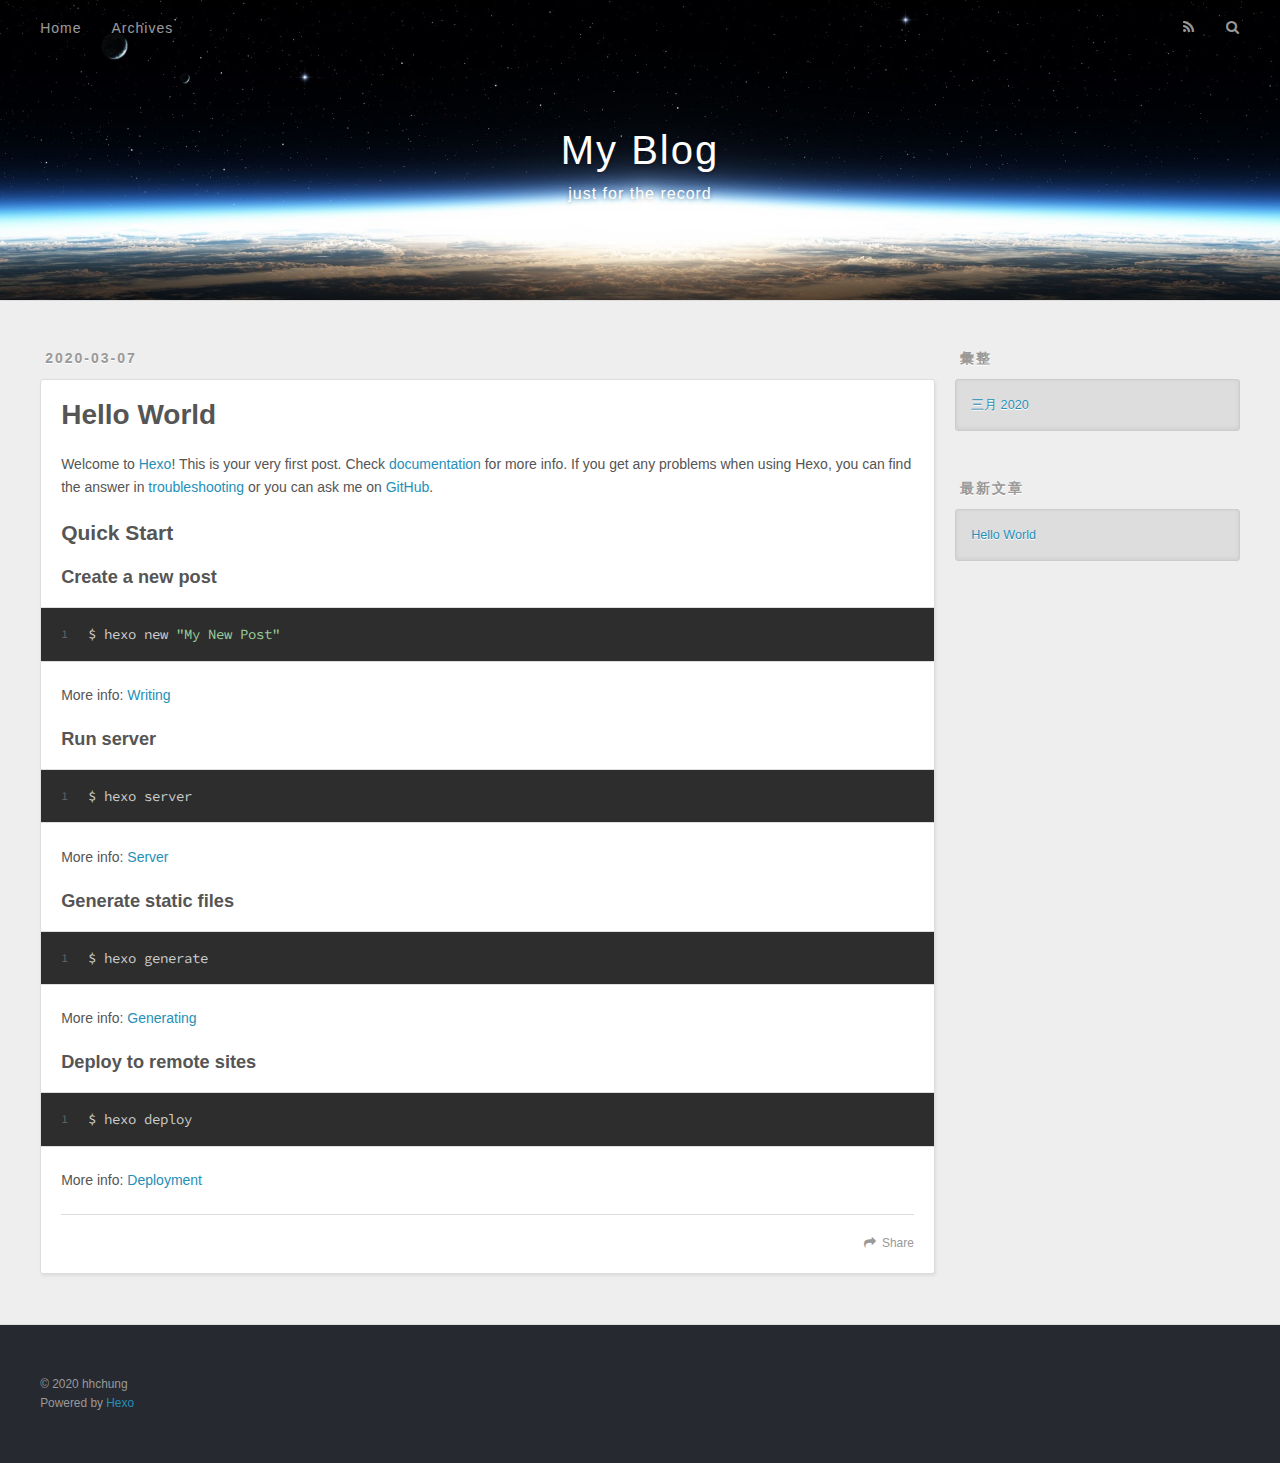
==== index.html @ 24bf7023 "Site updated: 2020-03-07 18:41:27" ====
<!DOCTYPE html>
<html>
<head>
  <meta charset="utf-8">
  

  
  <title>My Blog</title>
  <meta name="viewport" content="width=device-width, initial-scale=1, maximum-scale=1">
  <meta property="og:type" content="website">
<meta property="og:title" content="My Blog">
<meta property="og:url" content="https://hhchung.github.io/index.html">
<meta property="og:site_name" content="My Blog">
<meta property="og:locale" content="zh_TW">
<meta property="article:author" content="hhchung">
<meta property="article:tag" content="Programming">
<meta name="twitter:card" content="summary">
  
    <link rel="alternate" href="/atom.xml" title="My Blog" type="application/atom+xml">
  
  
    <link rel="icon" href="/favicon.png">
  
  
    <link href="//fonts.googleapis.com/css?family=Source+Code+Pro" rel="stylesheet" type="text/css">
  
  
<link rel="stylesheet" href="/css/style.css">

<meta name="generator" content="Hexo 4.2.0"></head>

<body>
  <div id="container">
    <div id="wrap">
      <header id="header">
  <div id="banner"></div>
  <div id="header-outer" class="outer">
    <div id="header-title" class="inner">
      <h1 id="logo-wrap">
        <a href="/" id="logo">My Blog</a>
      </h1>
      
        <h2 id="subtitle-wrap">
          <a href="/" id="subtitle">just for the record</a>
        </h2>
      
    </div>
    <div id="header-inner" class="inner">
      <nav id="main-nav">
        <a id="main-nav-toggle" class="nav-icon"></a>
        
          <a class="main-nav-link" href="/">Home</a>
        
          <a class="main-nav-link" href="/archives">Archives</a>
        
      </nav>
      <nav id="sub-nav">
        
          <a id="nav-rss-link" class="nav-icon" href="/atom.xml" title="RSS Feed"></a>
        
        <a id="nav-search-btn" class="nav-icon" title="搜尋"></a>
      </nav>
      <div id="search-form-wrap">
        <form action="//google.com/search" method="get" accept-charset="UTF-8" class="search-form"><input type="search" name="q" class="search-form-input" placeholder="Search"><button type="submit" class="search-form-submit">&#xF002;</button><input type="hidden" name="sitesearch" value="https://hhchung.github.io"></form>
      </div>
    </div>
  </div>
</header>
      <div class="outer">
        <section id="main">
  
    <article id="post-hello-world" class="article article-type-post" itemscope itemprop="blogPost">
  <div class="article-meta">
    <a href="/2020/03/07/hello-world/" class="article-date">
  <time datetime="2020-03-07T10:12:20.454Z" itemprop="datePublished">2020-03-07</time>
</a>
    
  </div>
  <div class="article-inner">
    
    
      <header class="article-header">
        
  
    <h1 itemprop="name">
      <a class="article-title" href="/2020/03/07/hello-world/">Hello World</a>
    </h1>
  

      </header>
    
    <div class="article-entry" itemprop="articleBody">
      
        <p>Welcome to <a href="https://hexo.io/" target="_blank" rel="noopener">Hexo</a>! This is your very first post. Check <a href="https://hexo.io/docs/" target="_blank" rel="noopener">documentation</a> for more info. If you get any problems when using Hexo, you can find the answer in <a href="https://hexo.io/docs/troubleshooting.html" target="_blank" rel="noopener">troubleshooting</a> or you can ask me on <a href="https://github.com/hexojs/hexo/issues" target="_blank" rel="noopener">GitHub</a>.</p>
<h2 id="Quick-Start"><a href="#Quick-Start" class="headerlink" title="Quick Start"></a>Quick Start</h2><h3 id="Create-a-new-post"><a href="#Create-a-new-post" class="headerlink" title="Create a new post"></a>Create a new post</h3><figure class="highlight bash"><table><tr><td class="gutter"><pre><span class="line">1</span><br></pre></td><td class="code"><pre><span class="line">$ hexo new <span class="string">"My New Post"</span></span><br></pre></td></tr></table></figure>

<p>More info: <a href="https://hexo.io/docs/writing.html" target="_blank" rel="noopener">Writing</a></p>
<h3 id="Run-server"><a href="#Run-server" class="headerlink" title="Run server"></a>Run server</h3><figure class="highlight bash"><table><tr><td class="gutter"><pre><span class="line">1</span><br></pre></td><td class="code"><pre><span class="line">$ hexo server</span><br></pre></td></tr></table></figure>

<p>More info: <a href="https://hexo.io/docs/server.html" target="_blank" rel="noopener">Server</a></p>
<h3 id="Generate-static-files"><a href="#Generate-static-files" class="headerlink" title="Generate static files"></a>Generate static files</h3><figure class="highlight bash"><table><tr><td class="gutter"><pre><span class="line">1</span><br></pre></td><td class="code"><pre><span class="line">$ hexo generate</span><br></pre></td></tr></table></figure>

<p>More info: <a href="https://hexo.io/docs/generating.html" target="_blank" rel="noopener">Generating</a></p>
<h3 id="Deploy-to-remote-sites"><a href="#Deploy-to-remote-sites" class="headerlink" title="Deploy to remote sites"></a>Deploy to remote sites</h3><figure class="highlight bash"><table><tr><td class="gutter"><pre><span class="line">1</span><br></pre></td><td class="code"><pre><span class="line">$ hexo deploy</span><br></pre></td></tr></table></figure>

<p>More info: <a href="https://hexo.io/docs/one-command-deployment.html" target="_blank" rel="noopener">Deployment</a></p>

      
    </div>
    <footer class="article-footer">
      <a data-url="https://hhchung.github.io/2020/03/07/hello-world/" data-id="ck7hh7zfr0000bs4why073xp7" class="article-share-link">Share</a>
      
      
    </footer>
  </div>
  
</article>


  


</section>
        
          <aside id="sidebar">
  
    

  
    

  
    
  
    
  <div class="widget-wrap">
    <h3 class="widget-title">彙整</h3>
    <div class="widget">
      <ul class="archive-list"><li class="archive-list-item"><a class="archive-list-link" href="/archives/2020/03/">三月 2020</a></li></ul>
    </div>
  </div>


  
    
  <div class="widget-wrap">
    <h3 class="widget-title">最新文章</h3>
    <div class="widget">
      <ul>
        
          <li>
            <a href="/2020/03/07/hello-world/">Hello World</a>
          </li>
        
      </ul>
    </div>
  </div>

  
</aside>
        
      </div>
      <footer id="footer">
  
  <div class="outer">
    <div id="footer-info" class="inner">
      &copy; 2020 hhchung<br>
      Powered by <a href="http://hexo.io/" target="_blank">Hexo</a>
    </div>
  </div>
</footer>
    </div>
    <nav id="mobile-nav">
  
    <a href="/" class="mobile-nav-link">Home</a>
  
    <a href="/archives" class="mobile-nav-link">Archives</a>
  
</nav>
    

<script src="//ajax.googleapis.com/ajax/libs/jquery/2.0.3/jquery.min.js"></script>


  
<link rel="stylesheet" href="/fancybox/jquery.fancybox.css">

  
<script src="/fancybox/jquery.fancybox.pack.js"></script>




<script src="/js/script.js"></script>




  </div>
</body>
</html>
---- css/style.css ----
body {
  width: 100%;
}
body:before,
body:after {
  content: "";
  display: table;
}
body:after {
  clear: both;
}
html,
body,
div,
span,
applet,
object,
iframe,
h1,
h2,
h3,
h4,
h5,
h6,
p,
blockquote,
pre,
a,
abbr,
acronym,
address,
big,
cite,
code,
del,
dfn,
em,
img,
ins,
kbd,
q,
s,
samp,
small,
strike,
strong,
sub,
sup,
tt,
var,
dl,
dt,
dd,
ol,
ul,
li,
fieldset,
form,
label,
legend,
table,
caption,
tbody,
tfoot,
thead,
tr,
th,
td {
  margin: 0;
  padding: 0;
  border: 0;
  outline: 0;
  font-weight: inherit;
  font-style: inherit;
  font-family: inherit;
  font-size: 100%;
  vertical-align: baseline;
}
body {
  line-height: 1;
  color: #000;
  background: #fff;
}
ol,
ul {
  list-style: none;
}
table {
  border-collapse: separate;
  border-spacing: 0;
  vertical-align: middle;
}
caption,
th,
td {
  text-align: left;
  font-weight: normal;
  vertical-align: middle;
}
a img {
  border: none;
}
input,
button {
  margin: 0;
  padding: 0;
}
input::-moz-focus-inner,
button::-moz-focus-inner {
  border: 0;
  padding: 0;
}
@font-face {
  font-family: FontAwesome;
  font-style: normal;
  font-weight: normal;
  src: url("fonts/fontawesome-webfont.eot?v=#4.0.3");
  src: url("fonts/fontawesome-webfont.eot?#iefix&v=#4.0.3") format("embedded-opentype"), url("fonts/fontawesome-webfont.woff?v=#4.0.3") format("woff"), url("fonts/fontawesome-webfont.ttf?v=#4.0.3") format("truetype"), url("fonts/fontawesome-webfont.svg#fontawesomeregular?v=#4.0.3") format("svg");
}
html,
body,
#container {
  height: 100%;
}
body {
  background: #eee;
  font: 14px -apple-system, BlinkMacSystemFont, "Segoe UI", "Roboto", "Oxygen", "Ubuntu", "Cantarell", "Fira Sans", "Droid Sans", "Helvetica Neue", sans-serif;
  -webkit-text-size-adjust: 100%;
}
.outer {
  max-width: 1220px;
  margin: 0 auto;
  padding: 0 20px;
}
.outer:before,
.outer:after {
  content: "";
  display: table;
}
.outer:after {
  clear: both;
}
.inner {
  display: inline;
  float: left;
  width: 98.33333333333333%;
  margin: 0 0.833333333333333%;
}
.left,
.alignleft {
  float: left;
}
.right,
.alignright {
  float: right;
}
.clear {
  clear: both;
}
#container {
  position: relative;
}
.mobile-nav-on {
  overflow: hidden;
}
#wrap {
  height: 100%;
  width: 100%;
  position: absolute;
  top: 0;
  left: 0;
  -webkit-transition: 0.2s ease-out;
  -moz-transition: 0.2s ease-out;
  -ms-transition: 0.2s ease-out;
  transition: 0.2s ease-out;
  z-index: 1;
  background: #eee;
}
.mobile-nav-on #wrap {
  left: 280px;
}
@media screen and (min-width: 768px) {
  #main {
    display: inline;
    float: left;
    width: 73.33333333333333%;
    margin: 0 0.833333333333333%;
  }
}
.article-date,
.article-category-link,
.archive-year,
.widget-title {
  text-decoration: none;
  text-transform: uppercase;
  letter-spacing: 2px;
  color: #999;
  margin-bottom: 1em;
  margin-left: 5px;
  line-height: 1em;
  text-shadow: 0 1px #fff;
  font-weight: bold;
}
.article-inner,
.archive-article-inner {
  background: #fff;
  -webkit-box-shadow: 1px 2px 3px #ddd;
  box-shadow: 1px 2px 3px #ddd;
  border: 1px solid #ddd;
  border-radius: 3px;
}
.article-entry h1,
.widget h1 {
  font-size: 2em;
}
.article-entry h2,
.widget h2 {
  font-size: 1.5em;
}
.article-entry h3,
.widget h3 {
  font-size: 1.3em;
}
.article-entry h4,
.widget h4 {
  font-size: 1.2em;
}
.article-entry h5,
.widget h5 {
  font-size: 1em;
}
.article-entry h6,
.widget h6 {
  font-size: 1em;
  color: #999;
}
.article-entry hr,
.widget hr {
  border: 1px dashed #ddd;
}
.article-entry strong,
.widget strong {
  font-weight: bold;
}
.article-entry em,
.widget em,
.article-entry cite,
.widget cite {
  font-style: italic;
}
.article-entry sup,
.widget sup,
.article-entry sub,
.widget sub {
  font-size: 0.75em;
  line-height: 0;
  position: relative;
  vertical-align: baseline;
}
.article-entry sup,
.widget sup {
  top: -0.5em;
}
.article-entry sub,
.widget sub {
  bottom: -0.2em;
}
.article-entry small,
.widget small {
  font-size: 0.85em;
}
.article-entry acronym,
.widget acronym,
.article-entry abbr,
.widget abbr {
  border-bottom: 1px dotted;
}
.article-entry ul,
.widget ul,
.article-entry ol,
.widget ol,
.article-entry dl,
.widget dl {
  margin: 0 20px;
  line-height: 1.6em;
}
.article-entry ul ul,
.widget ul ul,
.article-entry ol ul,
.widget ol ul,
.article-entry ul ol,
.widget ul ol,
.article-entry ol ol,
.widget ol ol {
  margin-top: 0;
  margin-bottom: 0;
}
.article-entry ul,
.widget ul {
  list-style: disc;
}
.article-entry ol,
.widget ol {
  list-style: decimal;
}
.article-entry dt,
.widget dt {
  font-weight: bold;
}
#header {
  height: 300px;
  position: relative;
  border-bottom: 1px solid #ddd;
}
#header:before,
#header:after {
  content: "";
  position: absolute;
  left: 0;
  right: 0;
  height: 40px;
}
#header:before {
  top: 0;
  background: -webkit-linear-gradient(rgba(0,0,0,0.2), transparent);
  background: -moz-linear-gradient(rgba(0,0,0,0.2), transparent);
  background: -ms-linear-gradient(rgba(0,0,0,0.2), transparent);
  background: linear-gradient(rgba(0,0,0,0.2), transparent);
}
#header:after {
  bottom: 0;
  background: -webkit-linear-gradient(transparent, rgba(0,0,0,0.2));
  background: -moz-linear-gradient(transparent, rgba(0,0,0,0.2));
  background: -ms-linear-gradient(transparent, rgba(0,0,0,0.2));
  background: linear-gradient(transparent, rgba(0,0,0,0.2));
}
#header-outer {
  height: 100%;
  position: relative;
}
#header-inner {
  position: relative;
  overflow: hidden;
}
#banner {
  position: absolute;
  top: 0;
  left: 0;
  width: 100%;
  height: 100%;
  background: url("images/banner.jpg") center #000;
  -webkit-background-size: cover;
  -moz-background-size: cover;
  background-size: cover;
  z-index: -1;
}
#header-title {
  text-align: center;
  height: 40px;
  position: absolute;
  top: 50%;
  left: 0;
  margin-top: -20px;
}
#logo,
#subtitle {
  text-decoration: none;
  color: #fff;
  font-weight: 300;
  text-shadow: 0 1px 4px rgba(0,0,0,0.3);
}
#logo {
  font-size: 40px;
  line-height: 40px;
  letter-spacing: 2px;
}
#subtitle {
  font-size: 16px;
  line-height: 16px;
  letter-spacing: 1px;
}
#subtitle-wrap {
  margin-top: 16px;
}
#main-nav {
  float: left;
  margin-left: -15px;
}
.nav-icon,
.main-nav-link {
  float: left;
  color: #fff;
  opacity: 0.6;
  text-decoration: none;
  text-shadow: 0 1px rgba(0,0,0,0.2);
  -webkit-transition: opacity 0.2s;
  -moz-transition: opacity 0.2s;
  -ms-transition: opacity 0.2s;
  transition: opacity 0.2s;
  display: block;
  padding: 20px 15px;
}
.nav-icon:hover,
.main-nav-link:hover {
  opacity: 1;
}
.nav-icon {
  font-family: FontAwesome;
  text-align: center;
  font-size: 14px;
  width: 14px;
  height: 14px;
  padding: 20px 15px;
  position: relative;
  cursor: pointer;
}
.main-nav-link {
  font-weight: 300;
  letter-spacing: 1px;
}
@media screen and (max-width: 479px) {
  .main-nav-link {
    display: none;
  }
}
#main-nav-toggle {
  display: none;
}
#main-nav-toggle:before {
  content: "\f0c9";
}
@media screen and (max-width: 479px) {
  #main-nav-toggle {
    display: block;
  }
}
#sub-nav {
  float: right;
  margin-right: -15px;
}
#nav-rss-link:before {
  content: "\f09e";
}
#nav-search-btn:before {
  content: "\f002";
}
#search-form-wrap {
  position: absolute;
  top: 15px;
  width: 150px;
  height: 30px;
  right: -150px;
  opacity: 0;
  -webkit-transition: 0.2s ease-out;
  -moz-transition: 0.2s ease-out;
  -ms-transition: 0.2s ease-out;
  transition: 0.2s ease-out;
}
#search-form-wrap.on {
  opacity: 1;
  right: 0;
}
@media screen and (max-width: 479px) {
  #search-form-wrap {
    width: 100%;
    right: -100%;
  }
}
.search-form {
  position: absolute;
  top: 0;
  left: 0;
  right: 0;
  background: #fff;
  padding: 5px 15px;
  border-radius: 15px;
  -webkit-box-shadow: 0 0 10px rgba(0,0,0,0.3);
  box-shadow: 0 0 10px rgba(0,0,0,0.3);
}
.search-form-input {
  border: none;
  background: none;
  color: #555;
  width: 100%;
  font: 13px -apple-system, BlinkMacSystemFont, "Segoe UI", "Roboto", "Oxygen", "Ubuntu", "Cantarell", "Fira Sans", "Droid Sans", "Helvetica Neue", sans-serif;
  outline: none;
}
.search-form-input::-webkit-search-results-decoration,
.search-form-input::-webkit-search-cancel-button {
  -webkit-appearance: none;
}
.search-form-submit {
  position: absolute;
  top: 50%;
  right: 10px;
  margin-top: -7px;
  font: 13px FontAwesome;
  border: none;
  background: none;
  color: #bbb;
  cursor: pointer;
}
.search-form-submit:hover,
.search-form-submit:focus {
  color: #777;
}
.article {
  margin: 50px 0;
}
.article-inner {
  overflow: hidden;
}
.article-meta:before,
.article-meta:after {
  content: "";
  display: table;
}
.article-meta:after {
  clear: both;
}
.article-date {
  float: left;
}
.article-category {
  float: left;
  line-height: 1em;
  color: #ccc;
  text-shadow: 0 1px #fff;
  margin-left: 8px;
}
.article-category:before {
  content: "\2022";
}
.article-category-link {
  margin: 0 12px 1em;
}
.article-header {
  padding: 20px 20px 0;
}
.article-title {
  text-decoration: none;
  font-size: 2em;
  font-weight: bold;
  color: #555;
  line-height: 1.1em;
  -webkit-transition: color 0.2s;
  -moz-transition: color 0.2s;
  -ms-transition: color 0.2s;
  transition: color 0.2s;
}
a.article-title:hover {
  color: #258fb8;
}
.article-entry {
  color: #555;
  padding: 0 20px;
}
.article-entry:before,
.article-entry:after {
  content: "";
  display: table;
}
.article-entry:after {
  clear: both;
}
.article-entry p,
.article-entry table {
  line-height: 1.6em;
  margin: 1.6em 0;
}
.article-entry h1,
.article-entry h2,
.article-entry h3,
.article-entry h4,
.article-entry h5,
.article-entry h6 {
  font-weight: bold;
}
.article-entry h1,
.article-entry h2,
.article-entry h3,
.article-entry h4,
.article-entry h5,
.article-entry h6 {
  line-height: 1.1em;
  margin: 1.1em 0;
}
.article-entry a {
  color: #258fb8;
  text-decoration: none;
}
.article-entry a:hover {
  text-decoration: underline;
}
.article-entry ul,
.article-entry ol,
.article-entry dl {
  margin-top: 1.6em;
  margin-bottom: 1.6em;
}
.article-entry img,
.article-entry video {
  max-width: 100%;
  height: auto;
  display: block;
  margin: auto;
}
.article-entry iframe {
  border: none;
}
.article-entry table {
  width: 100%;
  border-collapse: collapse;
  border-spacing: 0;
}
.article-entry th {
  font-weight: bold;
  border-bottom: 3px solid #ddd;
  padding-bottom: 0.5em;
}
.article-entry td {
  border-bottom: 1px solid #ddd;
  padding: 10px 0;
}
.article-entry blockquote {
  font-family: Georgia, "Times New Roman", serif;
  font-size: 1.4em;
  margin: 1.6em 20px;
  text-align: center;
}
.article-entry blockquote footer {
  font-size: 14px;
  margin: 1.6em 0;
  font-family: -apple-system, BlinkMacSystemFont, "Segoe UI", "Roboto", "Oxygen", "Ubuntu", "Cantarell", "Fira Sans", "Droid Sans", "Helvetica Neue", sans-serif;
}
.article-entry blockquote footer cite:before {
  content: "—";
  padding: 0 0.5em;
}
.article-entry .pullquote {
  text-align: left;
  width: 45%;
  margin: 0;
}
.article-entry .pullquote.left {
  margin-left: 0.5em;
  margin-right: 1em;
}
.article-entry .pullquote.right {
  margin-right: 0.5em;
  margin-left: 1em;
}
.article-entry .caption {
  color: #999;
  display: block;
  font-size: 0.9em;
  margin-top: 0.5em;
  position: relative;
  text-align: center;
}
.article-entry .video-container {
  position: relative;
  padding-top: 56.25%;
  height: 0;
  overflow: hidden;
}
.article-entry .video-container iframe,
.article-entry .video-container object,
.article-entry .video-container embed {
  position: absolute;
  top: 0;
  left: 0;
  width: 100%;
  height: 100%;
  margin-top: 0;
}
.article-more-link a {
  display: inline-block;
  line-height: 1em;
  padding: 6px 15px;
  border-radius: 15px;
  background: #eee;
  color: #999;
  text-shadow: 0 1px #fff;
  text-decoration: none;
}
.article-more-link a:hover {
  background: #258fb8;
  color: #fff;
  text-decoration: none;
  text-shadow: 0 1px #1e7293;
}
.article-footer {
  font-size: 0.85em;
  line-height: 1.6em;
  border-top: 1px solid #ddd;
  padding-top: 1.6em;
  margin: 0 20px 20px;
}
.article-footer:before,
.article-footer:after {
  content: "";
  display: table;
}
.article-footer:after {
  clear: both;
}
.article-footer a {
  color: #999;
  text-decoration: none;
}
.article-footer a:hover {
  color: #555;
}
.article-tag-list-item {
  float: left;
  margin-right: 10px;
}
.article-tag-list-link:before {
  content: "#";
}
.article-comment-link {
  float: right;
}
.article-comment-link:before {
  content: "\f075";
  font-family: FontAwesome;
  padding-right: 8px;
}
.article-share-link {
  cursor: pointer;
  float: right;
  margin-left: 20px;
}
.article-share-link:before {
  content: "\f064";
  font-family: FontAwesome;
  padding-right: 6px;
}
#article-nav {
  position: relative;
}
#article-nav:before,
#article-nav:after {
  content: "";
  display: table;
}
#article-nav:after {
  clear: both;
}
@media screen and (min-width: 768px) {
  #article-nav {
    margin: 50px 0;
  }
  #article-nav:before {
    width: 8px;
    height: 8px;
    position: absolute;
    top: 50%;
    left: 50%;
    margin-top: -4px;
    margin-left: -4px;
    content: "";
    border-radius: 50%;
    background: #ddd;
    -webkit-box-shadow: 0 1px 2px #fff;
    box-shadow: 0 1px 2px #fff;
  }
}
.article-nav-link-wrap {
  text-decoration: none;
  text-shadow: 0 1px #fff;
  color: #999;
  -webkit-box-sizing: border-box;
  -moz-box-sizing: border-box;
  box-sizing: border-box;
  margin-top: 50px;
  text-align: center;
  display: block;
}
.article-nav-link-wrap:hover {
  color: #555;
}
@media screen and (min-width: 768px) {
  .article-nav-link-wrap {
    width: 50%;
    margin-top: 0;
  }
}
@media screen and (min-width: 768px) {
  #article-nav-newer {
    float: left;
    text-align: right;
    padding-right: 20px;
  }
}
@media screen and (min-width: 768px) {
  #article-nav-older {
    float: right;
    text-align: left;
    padding-left: 20px;
  }
}
.article-nav-caption {
  text-transform: uppercase;
  letter-spacing: 2px;
  color: #ddd;
  line-height: 1em;
  font-weight: bold;
}
#article-nav-newer .article-nav-caption {
  margin-right: -2px;
}
.article-nav-title {
  font-size: 0.85em;
  line-height: 1.6em;
  margin-top: 0.5em;
}
.article-share-box {
  position: absolute;
  display: none;
  background: #fff;
  -webkit-box-shadow: 1px 2px 10px rgba(0,0,0,0.2);
  box-shadow: 1px 2px 10px rgba(0,0,0,0.2);
  border-radius: 3px;
  margin-left: -145px;
  overflow: hidden;
  z-index: 1;
}
.article-share-box.on {
  display: block;
}
.article-share-input {
  width: 100%;
  background: none;
  -webkit-box-sizing: border-box;
  -moz-box-sizing: border-box;
  box-sizing: border-box;
  font: 14px -apple-system, BlinkMacSystemFont, "Segoe UI", "Roboto", "Oxygen", "Ubuntu", "Cantarell", "Fira Sans", "Droid Sans", "Helvetica Neue", sans-serif;
  padding: 0 15px;
  color: #555;
  outline: none;
  border: 1px solid #ddd;
  border-radius: 3px 3px 0 0;
  height: 36px;
  line-height: 36px;
}
.article-share-links {
  background: #eee;
}
.article-share-links:before,
.article-share-links:after {
  content: "";
  display: table;
}
.article-share-links:after {
  clear: both;
}
.article-share-twitter,
.article-share-facebook,
.article-share-pinterest,
.article-share-google {
  width: 50px;
  height: 36px;
  display: block;
  float: left;
  position: relative;
  color: #999;
  text-shadow: 0 1px #fff;
}
.article-share-twitter:before,
.article-share-facebook:before,
.article-share-pinterest:before,
.article-share-google:before {
  font-size: 20px;
  font-family: FontAwesome;
  width: 20px;
  height: 20px;
  position: absolute;
  top: 50%;
  left: 50%;
  margin-top: -10px;
  margin-left: -10px;
  text-align: center;
}
.article-share-twitter:hover,
.article-share-facebook:hover,
.article-share-pinterest:hover,
.article-share-google:hover {
  color: #fff;
}
.article-share-twitter:before {
  content: "\f099";
}
.article-share-twitter:hover {
  background: #00aced;
  text-shadow: 0 1px #008abe;
}
.article-share-facebook:before {
  content: "\f09a";
}
.article-share-facebook:hover {
  background: #3b5998;
  text-shadow: 0 1px #2f477a;
}
.article-share-pinterest:before {
  content: "\f0d2";
}
.article-share-pinterest:hover {
  background: #cb2027;
  text-shadow: 0 1px #a21a1f;
}
.article-share-google:before {
  content: "\f0d5";
}
.article-share-google:hover {
  background: #dd4b39;
  text-shadow: 0 1px #be3221;
}
.article-gallery {
  background: #000;
  position: relative;
}
.article-gallery-photos {
  position: relative;
  overflow: hidden;
}
.article-gallery-img {
  display: none;
  max-width: 100%;
}
.article-gallery-img:first-child {
  display: block;
}
.article-gallery-img.loaded {
  position: absolute;
  display: block;
}
.article-gallery-img img {
  display: block;
  max-width: 100%;
  margin: 0 auto;
}
#comments {
  background: #fff;
  -webkit-box-shadow: 1px 2px 3px #ddd;
  box-shadow: 1px 2px 3px #ddd;
  padding: 20px;
  border: 1px solid #ddd;
  border-radius: 3px;
  margin: 50px 0;
}
#comments a {
  color: #258fb8;
}
.archives-wrap {
  margin: 50px 0;
}
.archives:before,
.archives:after {
  content: "";
  display: table;
}
.archives:after {
  clear: both;
}
.archive-year-wrap {
  margin-bottom: 1em;
}
.archives {
  -webkit-column-gap: 10px;
  -moz-column-gap: 10px;
  column-gap: 10px;
}
@media screen and (min-width: 480px) and (max-width: 767px) {
  .archives {
    -webkit-column-count: 2;
    -moz-column-count: 2;
    column-count: 2;
  }
}
@media screen and (min-width: 768px) {
  .archives {
    -webkit-column-count: 3;
    -moz-column-count: 3;
    column-count: 3;
  }
}
.archive-article {
  -webkit-column-break-inside: avoid;
  page-break-inside: avoid;
  overflow: hidden;
  break-inside: avoid-column;
}
.archive-article-inner {
  padding: 10px;
  margin-bottom: 15px;
}
.archive-article-title {
  text-decoration: none;
  font-weight: bold;
  color: #555;
  -webkit-transition: color 0.2s;
  -moz-transition: color 0.2s;
  -ms-transition: color 0.2s;
  transition: color 0.2s;
  line-height: 1.6em;
}
.archive-article-title:hover {
  color: #258fb8;
}
.archive-article-footer {
  margin-top: 1em;
}
.archive-article-date {
  color: #999;
  text-decoration: none;
  font-size: 0.85em;
  line-height: 1em;
  margin-bottom: 0.5em;
  display: block;
}
#page-nav {
  margin: 50px auto;
  background: #fff;
  -webkit-box-shadow: 1px 2px 3px #ddd;
  box-shadow: 1px 2px 3px #ddd;
  border: 1px solid #ddd;
  border-radius: 3px;
  text-align: center;
  color: #999;
  overflow: hidden;
}
#page-nav:before,
#page-nav:after {
  content: "";
  display: table;
}
#page-nav:after {
  clear: both;
}
#page-nav a,
#page-nav span {
  padding: 10px 20px;
  line-height: 1;
  height: 2ex;
}
#page-nav a {
  color: #999;
  text-decoration: none;
}
#page-nav a:hover {
  background: #999;
  color: #fff;
}
#page-nav .prev {
  float: left;
}
#page-nav .next {
  float: right;
}
#page-nav .page-number {
  display: inline-block;
}
@media screen and (max-width: 479px) {
  #page-nav .page-number {
    display: none;
  }
}
#page-nav .current {
  color: #555;
  font-weight: bold;
}
#page-nav .space {
  color: #ddd;
}
#footer {
  background: #262a30;
  padding: 50px 0;
  border-top: 1px solid #ddd;
  color: #999;
}
#footer a {
  color: #258fb8;
  text-decoration: none;
}
#footer a:hover {
  text-decoration: underline;
}
#footer-info {
  line-height: 1.6em;
  font-size: 0.85em;
}
.article-entry pre,
.article-entry .highlight {
  background: #2d2d2d;
  margin: 0 -20px;
  padding: 15px 20px;
  border-style: solid;
  border-color: #ddd;
  border-width: 1px 0;
  overflow: auto;
  color: #ccc;
  line-height: 22.400000000000002px;
}
.article-entry .highlight .gutter pre,
.article-entry .gist .gist-file .gist-data .line-numbers {
  color: #666;
  font-size: 0.85em;
}
.article-entry pre,
.article-entry code {
  font-family: "Source Code Pro", Consolas, Monaco, Menlo, Consolas, monospace;
}
.article-entry code {
  background: #eee;
  text-shadow: 0 1px #fff;
  padding: 0 0.3em;
}
.article-entry pre code {
  background: none;
  text-shadow: none;
  padding: 0;
}
.article-entry .highlight pre {
  border: none;
  margin: 0;
  padding: 0;
}
.article-entry .highlight table {
  margin: 0;
  width: auto;
}
.article-entry .highlight td {
  border: none;
  padding: 0;
}
.article-entry .highlight figcaption {
  font-size: 0.85em;
  color: #999;
  line-height: 1em;
  margin-bottom: 1em;
}
.article-entry .highlight figcaption:before,
.article-entry .highlight figcaption:after {
  content: "";
  display: table;
}
.article-entry .highlight figcaption:after {
  clear: both;
}
.article-entry .highlight figcaption a {
  float: right;
}
.article-entry .highlight .gutter pre {
  text-align: right;
  padding-right: 20px;
}
.article-entry .highlight .line {
  height: 22.400000000000002px;
}
.article-entry .highlight .line.marked {
  background: #515151;
}
.article-entry .gist {
  margin: 0 -20px;
  border-style: solid;
  border-color: #ddd;
  border-width: 1px 0;
  background: #2d2d2d;
  padding: 15px 20px 15px 0;
}
.article-entry .gist .gist-file {
  border: none;
  font-family: "Source Code Pro", Consolas, Monaco, Menlo, Consolas, monospace;
  margin: 0;
}
.article-entry .gist .gist-file .gist-data {
  background: none;
  border: none;
}
.article-entry .gist .gist-file .gist-data .line-numbers {
  background: none;
  border: none;
  padding: 0 20px 0 0;
}
.article-entry .gist .gist-file .gist-data .line-data {
  padding: 0 !important;
}
.article-entry .gist .gist-file .highlight {
  margin: 0;
  padding: 0;
  border: none;
}
.article-entry .gist .gist-file .gist-meta {
  background: #2d2d2d;
  color: #999;
  font: 0.85em -apple-system, BlinkMacSystemFont, "Segoe UI", "Roboto", "Oxygen", "Ubuntu", "Cantarell", "Fira Sans", "Droid Sans", "Helvetica Neue", sans-serif;
  text-shadow: 0 0;
  padding: 0;
  margin-top: 1em;
  margin-left: 20px;
}
.article-entry .gist .gist-file .gist-meta a {
  color: #258fb8;
  font-weight: normal;
}
.article-entry .gist .gist-file .gist-meta a:hover {
  text-decoration: underline;
}
pre .comment,
pre .title {
  color: #999;
}
pre .variable,
pre .attribute,
pre .tag,
pre .regexp,
pre .ruby .constant,
pre .xml .tag .title,
pre .xml .pi,
pre .xml .doctype,
pre .html .doctype,
pre .css .id,
pre .css .class,
pre .css .pseudo {
  color: #f2777a;
}
pre .number,
pre .preprocessor,
pre .built_in,
pre .literal,
pre .params,
pre .constant {
  color: #f99157;
}
pre .class,
pre .ruby .class .title,
pre .css .rules .attribute {
  color: #9c9;
}
pre .string,
pre .value,
pre .inheritance,
pre .header,
pre .ruby .symbol,
pre .xml .cdata {
  color: #9c9;
}
pre .css .hexcolor {
  color: #6cc;
}
pre .function,
pre .python .decorator,
pre .python .title,
pre .ruby .function .title,
pre .ruby .title .keyword,
pre .perl .sub,
pre .javascript .title,
pre .coffeescript .title {
  color: #69c;
}
pre .keyword,
pre .javascript .function {
  color: #c9c;
}
@media screen and (max-width: 479px) {
  #mobile-nav {
    position: absolute;
    top: 0;
    left: 0;
    width: 280px;
    height: 100%;
    background: #191919;
    border-right: 1px solid #fff;
  }
}
@media screen and (max-width: 479px) {
  .mobile-nav-link {
    display: block;
    color: #999;
    text-decoration: none;
    padding: 15px 20px;
    font-weight: bold;
  }
  .mobile-nav-link:hover {
    color: #fff;
  }
}
@media screen and (min-width: 768px) {
  #sidebar {
    display: inline;
    float: left;
    width: 23.333333333333332%;
    margin: 0 0.833333333333333%;
  }
}
.widget-wrap {
  margin: 50px 0;
}
.widget {
  color: #777;
  text-shadow: 0 1px #fff;
  background: #ddd;
  -webkit-box-shadow: 0 -1px 4px #ccc inset;
  box-shadow: 0 -1px 4px #ccc inset;
  border: 1px solid #ccc;
  padding: 15px;
  border-radius: 3px;
}
.widget a {
  color: #258fb8;
  text-decoration: none;
}
.widget a:hover {
  text-decoration: underline;
}
.widget ul ul,
.widget ol ul,
.widget dl ul,
.widget ul ol,
.widget ol ol,
.widget dl ol,
.widget ul dl,
.widget ol dl,
.widget dl dl {
  margin-left: 15px;
  list-style: disc;
}
.widget {
  line-height: 1.6em;
  word-wrap: break-word;
  font-size: 0.9em;
}
.widget ul,
.widget ol {
  list-style: none;
  margin: 0;
}
.widget ul ul,
.widget ol ul,
.widget ul ol,
.widget ol ol {
  margin: 0 20px;
}
.widget ul ul,
.widget ol ul {
  list-style: disc;
}
.widget ul ol,
.widget ol ol {
  list-style: decimal;
}
.category-list-count,
.tag-list-count,
.archive-list-count {
  padding-left: 5px;
  color: #999;
  font-size: 0.85em;
}
.category-list-count:before,
.tag-list-count:before,
.archive-list-count:before {
  content: "(";
}
.category-list-count:after,
.tag-list-count:after,
.archive-list-count:after {
  content: ")";
}
.tagcloud a {
  margin-right: 5px;
  display: inline-block;
}
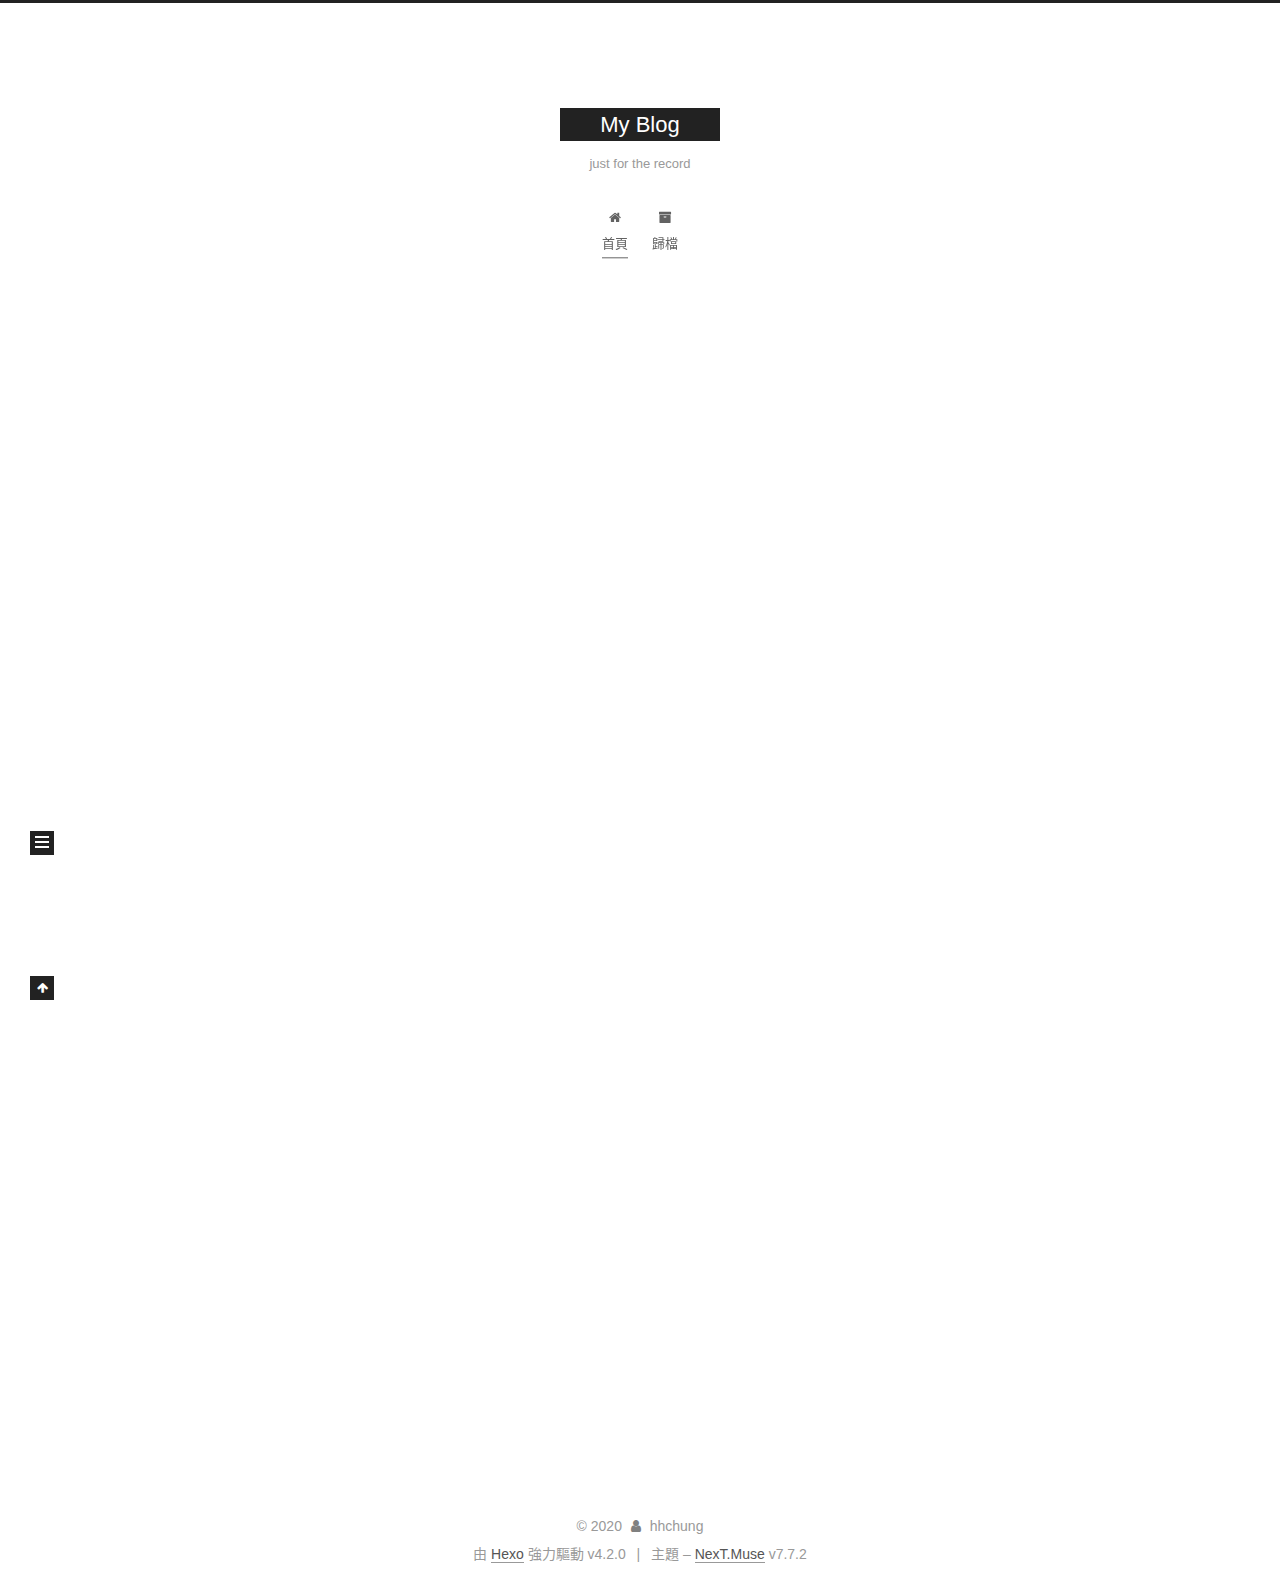
==== commit 57502982: "Site updated: 2020-03-07 20:40:56" ====
--- a/index.html
+++ b/index.html
@@ -1,12 +1,25 @@
 <!DOCTYPE html>
-<html>
+<html lang="zh-TW">
 <head>
-  <meta charset="utf-8">
-  
-
-  
-  <title>My Blog</title>
-  <meta name="viewport" content="width=device-width, initial-scale=1, maximum-scale=1">
+  <meta charset="UTF-8">
+<meta name="viewport" content="width=device-width, initial-scale=1, maximum-scale=2">
+<meta name="theme-color" content="#222">
+<meta name="generator" content="Hexo 4.2.0">
+  <link rel="apple-touch-icon" sizes="180x180" href="/images/apple-touch-icon-next.png">
+  <link rel="icon" type="image/png" sizes="32x32" href="/images/favicon-32x32-next.png">
+  <link rel="icon" type="image/png" sizes="16x16" href="/images/favicon-16x16-next.png">
+  <link rel="mask-icon" href="/images/logo.svg" color="#222">
+
+<link rel="stylesheet" href="/css/main.css">
+
+
+<link rel="stylesheet" href="/lib/font-awesome/css/font-awesome.min.css">
+
+<script id="hexo-configurations">
+    var NexT = window.NexT || {};
+    var CONFIG = {"hostname":"hhchung.github.io","root":"/","scheme":"Muse","version":"7.7.2","exturl":false,"sidebar":{"position":"left","display":"post","padding":18,"offset":12,"onmobile":false},"copycode":{"enable":false,"show_result":false,"style":null},"back2top":{"enable":true,"sidebar":false,"scrollpercent":false},"bookmark":{"enable":false,"color":"#222","save":"auto"},"fancybox":false,"mediumzoom":false,"lazyload":false,"pangu":false,"comments":{"style":"tabs","active":null,"storage":true,"lazyload":false,"nav":null},"algolia":{"hits":{"per_page":10},"labels":{"input_placeholder":"Search for Posts","hits_empty":"We didn't find any results for the search: ${query}","hits_stats":"${hits} results found in ${time} ms"}},"localsearch":{"enable":false,"trigger":"auto","top_n_per_article":1,"unescape":false,"preload":false},"motion":{"enable":true,"async":false,"transition":{"post_block":"fadeIn","post_header":"slideDownIn","post_body":"slideDownIn","coll_header":"slideLeftIn","sidebar":"slideUpIn"}}};
+  </script>
+
   <meta property="og:type" content="website">
 <meta property="og:title" content="My Blog">
 <meta property="og:url" content="https://hhchung.github.io/index.html">
@@ -15,83 +28,163 @@
 <meta property="article:author" content="hhchung">
 <meta property="article:tag" content="Programming">
 <meta name="twitter:card" content="summary">
-  
-    <link rel="alternate" href="/atom.xml" title="My Blog" type="application/atom+xml">
-  
-  
-    <link rel="icon" href="/favicon.png">
-  
-  
-    <link href="//fonts.googleapis.com/css?family=Source+Code+Pro" rel="stylesheet" type="text/css">
-  
-  
-<link rel="stylesheet" href="/css/style.css">
-
-<meta name="generator" content="Hexo 4.2.0"></head>
-
-<body>
-  <div id="container">
-    <div id="wrap">
-      <header id="header">
-  <div id="banner"></div>
-  <div id="header-outer" class="outer">
-    <div id="header-title" class="inner">
-      <h1 id="logo-wrap">
-        <a href="/" id="logo">My Blog</a>
-      </h1>
+
+<link rel="canonical" href="https://hhchung.github.io/">
+
+
+<script id="page-configurations">
+  // https://hexo.io/docs/variables.html
+  CONFIG.page = {
+    sidebar: "",
+    isHome : true,
+    isPost : false
+  };
+</script>
+
+  <title>My Blog</title>
+  
+
+
+
+
+
+
+  <noscript>
+  <style>
+  .use-motion .brand,
+  .use-motion .menu-item,
+  .sidebar-inner,
+  .use-motion .post-block,
+  .use-motion .pagination,
+  .use-motion .comments,
+  .use-motion .post-header,
+  .use-motion .post-body,
+  .use-motion .collection-header { opacity: initial; }
+
+  .use-motion .site-title,
+  .use-motion .site-subtitle {
+    opacity: initial;
+    top: initial;
+  }
+
+  .use-motion .logo-line-before i { left: initial; }
+  .use-motion .logo-line-after i { right: initial; }
+  </style>
+</noscript>
+
+</head>
+
+<body itemscope itemtype="http://schema.org/WebPage">
+  <div class="container use-motion">
+    <div class="headband"></div>
+
+    <header class="header" itemscope itemtype="http://schema.org/WPHeader">
+      <div class="header-inner"><div class="site-brand-container">
+  <div class="site-nav-toggle">
+    <div class="toggle" aria-label="切換導航欄">
+      <span class="toggle-line toggle-line-first"></span>
+      <span class="toggle-line toggle-line-middle"></span>
+      <span class="toggle-line toggle-line-last"></span>
+    </div>
+  </div>
+
+  <div class="site-meta">
+
+    <div>
+      <a href="/" class="brand" rel="start">
+        <span class="logo-line-before"><i></i></span>
+        <span class="site-title">My Blog</span>
+        <span class="logo-line-after"><i></i></span>
+      </a>
+    </div>
+        <p class="site-subtitle">just for the record</p>
+  </div>
+
+  <div class="site-nav-right">
+    <div class="toggle popup-trigger">
+    </div>
+  </div>
+</div>
+
+
+<nav class="site-nav">
+  
+  <ul id="menu" class="menu">
+        <li class="menu-item menu-item-home">
+
+    <a href="/" rel="section"><i class="fa fa-fw fa-home"></i>首頁</a>
+
+  </li>
+        <li class="menu-item menu-item-archives">
+
+    <a href="/archives/" rel="section"><i class="fa fa-fw fa-archive"></i>歸檔</a>
+
+  </li>
+  </ul>
+
+</nav>
+</div>
+    </header>
+
+    
+  <div class="back-to-top">
+    <i class="fa fa-arrow-up"></i>
+    <span>0%</span>
+  </div>
+
+
+    <main class="main">
+      <div class="main-inner">
+        <div class="content-wrap">
+          
+
+          <div class="content">
+            
+
+  <div class="posts-expand">
+        
+  
+  
+  <article itemscope itemtype="http://schema.org/Article" class="post-block home" lang="zh-TW">
+    <link itemprop="mainEntityOfPage" href="https://hhchung.github.io/2020/03/07/hello-world/">
+
+    <span hidden itemprop="author" itemscope itemtype="http://schema.org/Person">
+      <meta itemprop="image" content="/images/avatar.gif">
+      <meta itemprop="name" content="hhchung">
+      <meta itemprop="description" content="">
+    </span>
+
+    <span hidden itemprop="publisher" itemscope itemtype="http://schema.org/Organization">
+      <meta itemprop="name" content="My Blog">
+    </span>
+      <header class="post-header">
+        <h1 class="post-title" itemprop="name headline">
+          
+            <a href="/2020/03/07/hello-world/" class="post-title-link" itemprop="url">Hello World</a>
+        </h1>
+
+        <div class="post-meta">
+            <span class="post-meta-item">
+              <span class="post-meta-item-icon">
+                <i class="fa fa-calendar-o"></i>
+              </span>
+              <span class="post-meta-item-text">發表於</span>
+
+              <time title="創建時間：2020-03-07 18:12:20" itemprop="dateCreated datePublished" datetime="2020-03-07T18:12:20+08:00">2020-03-07</time>
+            </span>
+
+          
+
+        </div>
+      </header>
+
+    
+    
+    
+    <div class="post-body" itemprop="articleBody">
+
       
-        <h2 id="subtitle-wrap">
-          <a href="/" id="subtitle">just for the record</a>
-        </h2>
-      
-    </div>
-    <div id="header-inner" class="inner">
-      <nav id="main-nav">
-        <a id="main-nav-toggle" class="nav-icon"></a>
-        
-          <a class="main-nav-link" href="/">Home</a>
-        
-          <a class="main-nav-link" href="/archives">Archives</a>
-        
-      </nav>
-      <nav id="sub-nav">
-        
-          <a id="nav-rss-link" class="nav-icon" href="/atom.xml" title="RSS Feed"></a>
-        
-        <a id="nav-search-btn" class="nav-icon" title="搜尋"></a>
-      </nav>
-      <div id="search-form-wrap">
-        <form action="//google.com/search" method="get" accept-charset="UTF-8" class="search-form"><input type="search" name="q" class="search-form-input" placeholder="Search"><button type="submit" class="search-form-submit">&#xF002;</button><input type="hidden" name="sitesearch" value="https://hhchung.github.io"></form>
-      </div>
-    </div>
-  </div>
-</header>
-      <div class="outer">
-        <section id="main">
-  
-    <article id="post-hello-world" class="article article-type-post" itemscope itemprop="blogPost">
-  <div class="article-meta">
-    <a href="/2020/03/07/hello-world/" class="article-date">
-  <time datetime="2020-03-07T10:12:20.454Z" itemprop="datePublished">2020-03-07</time>
-</a>
-    
-  </div>
-  <div class="article-inner">
-    
-    
-      <header class="article-header">
-        
-  
-    <h1 itemprop="name">
-      <a class="article-title" href="/2020/03/07/hello-world/">Hello World</a>
-    </h1>
-  
-
-      </header>
-    
-    <div class="article-entry" itemprop="articleBody">
-      
-        <p>Welcome to <a href="https://hexo.io/" target="_blank" rel="noopener">Hexo</a>! This is your very first post. Check <a href="https://hexo.io/docs/" target="_blank" rel="noopener">documentation</a> for more info. If you get any problems when using Hexo, you can find the answer in <a href="https://hexo.io/docs/troubleshooting.html" target="_blank" rel="noopener">troubleshooting</a> or you can ask me on <a href="https://github.com/hexojs/hexo/issues" target="_blank" rel="noopener">GitHub</a>.</p>
+          <p>Welcome to <a href="https://hexo.io/" target="_blank" rel="noopener">Hexo</a>! This is your very first post. Check <a href="https://hexo.io/docs/" target="_blank" rel="noopener">documentation</a> for more info. If you get any problems when using Hexo, you can find the answer in <a href="https://hexo.io/docs/troubleshooting.html" target="_blank" rel="noopener">troubleshooting</a> or you can ask me on <a href="https://github.com/hexojs/hexo/issues" target="_blank" rel="noopener">GitHub</a>.</p>
 <h2 id="Quick-Start"><a href="#Quick-Start" class="headerlink" title="Quick Start"></a>Quick Start</h2><h3 id="Create-a-new-post"><a href="#Create-a-new-post" class="headerlink" title="Create a new post"></a>Create a new post</h3><figure class="highlight bash"><table><tr><td class="gutter"><pre><span class="line">1</span><br></pre></td><td class="code"><pre><span class="line">$ hexo new <span class="string">"My New Post"</span></span><br></pre></td></tr></table></figure>
 
 <p>More info: <a href="https://hexo.io/docs/writing.html" target="_blank" rel="noopener">Writing</a></p>
@@ -107,95 +200,173 @@
 
       
     </div>
-    <footer class="article-footer">
-      <a data-url="https://hhchung.github.io/2020/03/07/hello-world/" data-id="ck7hh7zfr0000bs4why073xp7" class="article-share-link">Share</a>
-      
-      
+
+    
+    
+    
+      <footer class="post-footer">
+        <div class="post-eof"></div>
+      </footer>
+  </article>
+  
+  
+  
+
+  </div>
+
+  
+
+
+
+          </div>
+          
+
+<script>
+  window.addEventListener('tabs:register', () => {
+    let activeClass = CONFIG.comments.activeClass;
+    if (CONFIG.comments.storage) {
+      activeClass = localStorage.getItem('comments_active') || activeClass;
+    }
+    if (activeClass) {
+      let activeTab = document.querySelector(`a[href="#comment-${activeClass}"]`);
+      if (activeTab) {
+        activeTab.click();
+      }
+    }
+  });
+  if (CONFIG.comments.storage) {
+    window.addEventListener('tabs:click', event => {
+      if (!event.target.matches('.tabs-comment .tab-content .tab-pane')) return;
+      let commentClass = event.target.classList[1];
+      localStorage.setItem('comments_active', commentClass);
+    });
+  }
+</script>
+
+        </div>
+          
+  
+  <div class="toggle sidebar-toggle">
+    <span class="toggle-line toggle-line-first"></span>
+    <span class="toggle-line toggle-line-middle"></span>
+    <span class="toggle-line toggle-line-last"></span>
+  </div>
+
+  <aside class="sidebar">
+    <div class="sidebar-inner">
+
+      <ul class="sidebar-nav motion-element">
+        <li class="sidebar-nav-toc">
+          文章目錄
+        </li>
+        <li class="sidebar-nav-overview">
+          本站概要
+        </li>
+      </ul>
+
+      <!--noindex-->
+      <div class="post-toc-wrap sidebar-panel">
+      </div>
+      <!--/noindex-->
+
+      <div class="site-overview-wrap sidebar-panel">
+        <div class="site-author motion-element" itemprop="author" itemscope itemtype="http://schema.org/Person">
+  <p class="site-author-name" itemprop="name">hhchung</p>
+  <div class="site-description" itemprop="description"></div>
+</div>
+<div class="site-state-wrap motion-element">
+  <nav class="site-state">
+      <div class="site-state-item site-state-posts">
+          <a href="/archives/">
+        
+          <span class="site-state-item-count">1</span>
+          <span class="site-state-item-name">文章</span>
+        </a>
+      </div>
+  </nav>
+</div>
+
+
+
+      </div>
+
+    </div>
+  </aside>
+  <div id="sidebar-dimmer"></div>
+
+
+      </div>
+    </main>
+
+    <footer class="footer">
+      <div class="footer-inner">
+        
+
+<div class="copyright">
+  
+  &copy; 
+  <span itemprop="copyrightYear">2020</span>
+  <span class="with-love">
+    <i class="fa fa-user"></i>
+  </span>
+  <span class="author" itemprop="copyrightHolder">hhchung</span>
+</div>
+  <div class="powered-by">由 <a href="https://hexo.io/" class="theme-link" rel="noopener" target="_blank">Hexo</a> 強力驅動 v4.2.0
+  </div>
+  <span class="post-meta-divider">|</span>
+  <div class="theme-info">主題 – <a href="https://muse.theme-next.org/" class="theme-link" rel="noopener" target="_blank">NexT.Muse</a> v7.7.2
+  </div>
+
+        
+
+
+
+
+
+
+
+
+      </div>
     </footer>
   </div>
-  
-</article>
-
-
-  
-
-
-</section>
-        
-          <aside id="sidebar">
-  
-    
-
-  
-    
-
-  
-    
-  
-    
-  <div class="widget-wrap">
-    <h3 class="widget-title">彙整</h3>
-    <div class="widget">
-      <ul class="archive-list"><li class="archive-list-item"><a class="archive-list-link" href="/archives/2020/03/">三月 2020</a></li></ul>
-    </div>
-  </div>
-
-
-  
-    
-  <div class="widget-wrap">
-    <h3 class="widget-title">最新文章</h3>
-    <div class="widget">
-      <ul>
-        
-          <li>
-            <a href="/2020/03/07/hello-world/">Hello World</a>
-          </li>
-        
-      </ul>
-    </div>
-  </div>
-
-  
-</aside>
-        
-      </div>
-      <footer id="footer">
-  
-  <div class="outer">
-    <div id="footer-info" class="inner">
-      &copy; 2020 hhchung<br>
-      Powered by <a href="http://hexo.io/" target="_blank">Hexo</a>
-    </div>
-  </div>
-</footer>
-    </div>
-    <nav id="mobile-nav">
-  
-    <a href="/" class="mobile-nav-link">Home</a>
-  
-    <a href="/archives" class="mobile-nav-link">Archives</a>
-  
-</nav>
-    
-
-<script src="//ajax.googleapis.com/ajax/libs/jquery/2.0.3/jquery.min.js"></script>
-
-
-  
-<link rel="stylesheet" href="/fancybox/jquery.fancybox.css">
-
-  
-<script src="/fancybox/jquery.fancybox.pack.js"></script>
-
-
-
-
-<script src="/js/script.js"></script>
-
-
-
-
-  </div>
+
+  
+  <script src="/lib/anime.min.js"></script>
+  <script src="/lib/velocity/velocity.min.js"></script>
+  <script src="/lib/velocity/velocity.ui.min.js"></script>
+
+<script src="/js/utils.js"></script>
+
+<script src="/js/motion.js"></script>
+
+
+<script src="/js/schemes/muse.js"></script>
+
+
+<script src="/js/next-boot.js"></script>
+
+
+
+
+  
+
+
+
+
+
+
+
+
+
+
+
+
+
+
+
+  
+
+  
+
 </body>
-</html>+</html>
--- a/css/main.css
+++ b/css/main.css
@@ -0,0 +1,2274 @@
+:root {
+  --body-bg-color: #fff;
+  --content-bg-color: #fff;
+  --card-bg-color: #f5f5f5;
+  --text-color: #555;
+  --link-color: #555;
+  --link-hover-color: #222;
+  --brand-color: #fff;
+  --brand-hover-color: #fff;
+  --table-row-odd-bg-color: #f9f9f9;
+  --table-row-hover-bg-color: #f5f5f5;
+  --menu-item-bg-color: #f5f5f5;
+}
+html {
+  line-height: 1.15; /* 1 */
+  -webkit-text-size-adjust: 100%; /* 2 */
+}
+body {
+  margin: 0;
+}
+main {
+  display: block;
+}
+h1 {
+  font-size: 2em;
+  margin: 0.67em 0;
+}
+hr {
+  box-sizing: content-box; /* 1 */
+  height: 0; /* 1 */
+  overflow: visible; /* 2 */
+}
+pre {
+  font-family: monospace, monospace; /* 1 */
+  font-size: 1em; /* 2 */
+}
+a {
+  background: transparent;
+}
+abbr[title] {
+  border-bottom: none; /* 1 */
+  text-decoration: underline; /* 2 */
+  text-decoration: underline dotted; /* 2 */
+}
+b,
+strong {
+  font-weight: bolder;
+}
+code,
+kbd,
+samp {
+  font-family: monospace, monospace; /* 1 */
+  font-size: 1em; /* 2 */
+}
+small {
+  font-size: 80%;
+}
+sub,
+sup {
+  font-size: 75%;
+  line-height: 0;
+  position: relative;
+  vertical-align: baseline;
+}
+sub {
+  bottom: -0.25em;
+}
+sup {
+  top: -0.5em;
+}
+img {
+  border-style: none;
+}
+button,
+input,
+optgroup,
+select,
+textarea {
+  font-family: inherit; /* 1 */
+  font-size: 100%; /* 1 */
+  line-height: 1.15; /* 1 */
+  margin: 0; /* 2 */
+}
+button,
+input {
+/* 1 */
+  overflow: visible;
+}
+button,
+select {
+/* 1 */
+  text-transform: none;
+}
+button,
+[type='button'],
+[type='reset'],
+[type='submit'] {
+  -webkit-appearance: button;
+}
+button::-moz-focus-inner,
+[type='button']::-moz-focus-inner,
+[type='reset']::-moz-focus-inner,
+[type='submit']::-moz-focus-inner {
+  border-style: none;
+  padding: 0;
+}
+button:-moz-focusring,
+[type='button']:-moz-focusring,
+[type='reset']:-moz-focusring,
+[type='submit']:-moz-focusring {
+  outline: 1px dotted ButtonText;
+}
+fieldset {
+  padding: 0.35em 0.75em 0.625em;
+}
+legend {
+  box-sizing: border-box; /* 1 */
+  color: inherit; /* 2 */
+  display: table; /* 1 */
+  max-width: 100%; /* 1 */
+  padding: 0; /* 3 */
+  white-space: normal; /* 1 */
+}
+progress {
+  vertical-align: baseline;
+}
+textarea {
+  overflow: auto;
+}
+[type='checkbox'],
+[type='radio'] {
+  box-sizing: border-box; /* 1 */
+  padding: 0; /* 2 */
+}
+[type='number']::-webkit-inner-spin-button,
+[type='number']::-webkit-outer-spin-button {
+  height: auto;
+}
+[type='search'] {
+  outline-offset: -2px; /* 2 */
+  -webkit-appearance: textfield; /* 1 */
+}
+[type='search']::-webkit-search-decoration {
+  -webkit-appearance: none;
+}
+::-webkit-file-upload-button {
+  font: inherit; /* 2 */
+  -webkit-appearance: button; /* 1 */
+}
+details {
+  display: block;
+}
+summary {
+  display: list-item;
+}
+template {
+  display: none;
+}
+[hidden] {
+  display: none;
+}
+::selection {
+  background: #262a30;
+  color: #fff;
+}
+html,
+body {
+  height: 100%;
+}
+body {
+  background: var(--body-bg-color);
+  color: var(--text-color);
+  font-family: 'Lato', "PingFang SC", "Microsoft YaHei", sans-serif;
+  font-size: 1em;
+  line-height: 2;
+}
+@media (max-width: 991px) {
+  body {
+    padding-left: 0 !important;
+    padding-right: 0 !important;
+  }
+}
+h1,
+h2,
+h3,
+h4,
+h5,
+h6 {
+  font-family: 'Lato', "PingFang SC", "Microsoft YaHei", sans-serif;
+  font-weight: bold;
+  line-height: 1.5;
+  margin: 20px 0 15px;
+}
+h1 {
+  font-size: 1.5em;
+}
+h2 {
+  font-size: 1.375em;
+}
+h3 {
+  font-size: 1.25em;
+}
+h4 {
+  font-size: 1.125em;
+}
+h5 {
+  font-size: 1em;
+}
+h6 {
+  font-size: 0.875em;
+}
+p {
+  margin: 0 0 20px 0;
+}
+a,
+span.exturl {
+  border-bottom: 1px solid #999;
+  color: var(--link-color);
+  outline: 0;
+  text-decoration: none;
+  overflow-wrap: break-word;
+  word-wrap: break-word;
+  cursor: pointer;
+}
+a:hover,
+span.exturl:hover {
+  border-bottom-color: var(--link-hover-color);
+  color: var(--link-hover-color);
+}
+iframe,
+img,
+video {
+  display: block;
+  margin-left: auto;
+  margin-right: auto;
+  max-width: 100%;
+}
+hr {
+  background-image: repeating-linear-gradient(-45deg, #ddd, #ddd 4px, transparent 4px, transparent 8px);
+  border: 0;
+  height: 3px;
+  margin: 40px 0;
+}
+blockquote {
+  border-left: 4px solid #ddd;
+  color: #666;
+  margin: 0;
+  padding: 0 15px;
+}
+blockquote cite::before {
+  content: '-';
+  padding: 0 5px;
+}
+dt {
+  font-weight: bold;
+}
+dd {
+  margin: 0;
+  padding: 0;
+}
+kbd {
+  background-color: #f5f5f5;
+  background-image: linear-gradient(#eee, #fff, #eee);
+  border: 1px solid #ccc;
+  border-radius: 0.2em;
+  box-shadow: 0.1em 0.1em 0.2em rgba(0,0,0,0.1);
+  font-family: inherit;
+  padding: 0.1em 0.3em;
+  white-space: nowrap;
+}
+.table-container {
+  overflow: auto;
+}
+table {
+  border-collapse: collapse;
+  border-spacing: 0;
+  font-size: 0.875em;
+  margin: 0 0 20px 0;
+  width: 100%;
+}
+tbody tr:nth-of-type(odd) {
+  background: var(--table-row-odd-bg-color);
+}
+tbody tr:hover {
+  background: var(--table-row-hover-bg-color);
+}
+caption,
+th,
+td {
+  font-weight: normal;
+  padding: 8px;
+  text-align: left;
+  vertical-align: middle;
+}
+th,
+td {
+  border: 1px solid #ddd;
+  border-bottom: 3px solid #ddd;
+}
+th {
+  font-weight: 700;
+  padding-bottom: 10px;
+}
+td {
+  border-bottom-width: 1px;
+}
+.btn {
+  background: #222;
+  border: 2px solid #222;
+  border-radius: 0;
+  color: #fff;
+  display: inline-block;
+  font-size: 0.875em;
+  line-height: 2;
+  padding: 0 20px;
+  text-decoration: none;
+  transition-property: background-color;
+  transition-delay: 0s;
+  transition-duration: 0.2s;
+  transition-timing-function: ease-in-out;
+}
+.btn:hover {
+  background: #fff;
+  border-color: #222;
+  color: #222;
+}
+.btn + .btn {
+  margin: 0 0 8px 8px;
+}
+.btn .fa-fw {
+  text-align: left;
+  width: 1.285714285714286em;
+}
+.toggle {
+  line-height: 0;
+}
+.toggle .toggle-line {
+  background: #fff;
+  display: inline-block;
+  height: 2px;
+  left: 0;
+  position: relative;
+  top: 0;
+  transition: all 0.4s;
+  vertical-align: top;
+  width: 100%;
+}
+.toggle .toggle-line:not(:first-child) {
+  margin-top: 3px;
+}
+.toggle.toggle-arrow .toggle-line-first {
+  left: 50%;
+  top: 2px;
+  transform: rotate(45deg);
+  width: 50%;
+}
+.toggle.toggle-arrow .toggle-line-middle {
+  left: 2px;
+  width: 90%;
+}
+.toggle.toggle-arrow .toggle-line-last {
+  left: 50%;
+  top: -2px;
+  transform: rotate(-45deg);
+  width: 50%;
+}
+.toggle.toggle-close .toggle-line-first {
+  transform: rotate(-45deg);
+  top: 5px;
+}
+.toggle.toggle-close .toggle-line-middle {
+  opacity: 0;
+}
+.toggle.toggle-close .toggle-line-last {
+  transform: rotate(45deg);
+  top: -5px;
+}
+.highlight,
+pre {
+  background: #f7f7f7;
+  color: #4d4d4c;
+  line-height: 1.6;
+  margin: 0 auto 20px;
+}
+pre,
+code {
+  font-family: consolas, Menlo, monospace, "PingFang SC", "Microsoft YaHei";
+}
+code {
+  background: #eee;
+  border-radius: 3px;
+  color: #555;
+  padding: 2px 4px;
+  overflow-wrap: break-word;
+  word-wrap: break-word;
+}
+.highlight *::selection {
+  background: #d6d6d6;
+}
+.highlight pre {
+  border: 0;
+  margin: 0;
+  padding: 10px 0;
+}
+.highlight table {
+  border: 0;
+  margin: 0;
+  width: auto;
+}
+.highlight td {
+  border: 0;
+  padding: 0;
+}
+.highlight figcaption {
+  background: #eee;
+  color: #4d4d4c;
+  display: flex;
+  font-size: 0.875em;
+  justify-content: space-between;
+  line-height: 1.2;
+  padding: 0.5em;
+}
+.highlight figcaption a {
+  color: #4d4d4c;
+}
+.highlight figcaption a:hover {
+  border-bottom-color: #4d4d4c;
+}
+.highlight .gutter {
+  -moz-user-select: none;
+  -ms-user-select: none;
+  -webkit-user-select: none;
+  user-select: none;
+}
+.highlight .gutter pre {
+  background: #eff2f3;
+  color: #869194;
+  padding-left: 10px;
+  padding-right: 10px;
+  text-align: right;
+}
+.highlight .code pre {
+  background: #f7f7f7;
+  padding-left: 10px;
+  width: 100%;
+}
+.gist table {
+  width: auto;
+}
+.gist table td {
+  border: 0;
+}
+pre {
+  overflow: auto;
+  padding: 10px;
+}
+pre code {
+  background: none;
+  color: #4d4d4c;
+  font-size: 0.875em;
+  padding: 0;
+  text-shadow: none;
+}
+pre .deletion {
+  background: #fdd;
+}
+pre .addition {
+  background: #dfd;
+}
+pre .meta {
+  color: #eab700;
+  -moz-user-select: none;
+  -ms-user-select: none;
+  -webkit-user-select: none;
+  user-select: none;
+}
+pre .comment {
+  color: #8e908c;
+}
+pre .variable,
+pre .attribute,
+pre .tag,
+pre .name,
+pre .regexp,
+pre .ruby .constant,
+pre .xml .tag .title,
+pre .xml .pi,
+pre .xml .doctype,
+pre .html .doctype,
+pre .css .id,
+pre .css .class,
+pre .css .pseudo {
+  color: #c82829;
+}
+pre .number,
+pre .preprocessor,
+pre .built_in,
+pre .builtin-name,
+pre .literal,
+pre .params,
+pre .constant,
+pre .command {
+  color: #f5871f;
+}
+pre .ruby .class .title,
+pre .css .rules .attribute,
+pre .string,
+pre .symbol,
+pre .value,
+pre .inheritance,
+pre .header,
+pre .ruby .symbol,
+pre .xml .cdata,
+pre .special,
+pre .formula {
+  color: #718c00;
+}
+pre .title,
+pre .css .hexcolor {
+  color: #3e999f;
+}
+pre .function,
+pre .python .decorator,
+pre .python .title,
+pre .ruby .function .title,
+pre .ruby .title .keyword,
+pre .perl .sub,
+pre .javascript .title,
+pre .coffeescript .title {
+  color: #4271ae;
+}
+pre .keyword,
+pre .javascript .function {
+  color: #8959a8;
+}
+.blockquote-center {
+  border-left: none;
+  margin: 40px 0;
+  padding: 0;
+  position: relative;
+  text-align: center;
+}
+.blockquote-center::before,
+.blockquote-center::after {
+  background-repeat: no-repeat;
+  background-size: 22px 22px;
+  content: ' ';
+  display: block;
+  height: 24px;
+  opacity: 0.2;
+  position: absolute;
+  width: 100%;
+}
+.blockquote-center::before {
+  background-image: url("../images/quote-l.svg");
+  background-position: 0 -6px;
+  border-top: 1px solid #ccc;
+  top: -20px;
+}
+.blockquote-center::after {
+  background-image: url("../images/quote-r.svg");
+  background-position: 100% 8px;
+  border-bottom: 1px solid #ccc;
+  bottom: -20px;
+}
+.blockquote-center p,
+.blockquote-center div {
+  text-align: center;
+}
+.post-body .group-picture img {
+  margin: 0 auto;
+  padding: 0 3px;
+}
+.group-picture-row {
+  margin-bottom: 6px;
+  overflow: hidden;
+}
+.group-picture-column {
+  float: left;
+  margin-bottom: 10px;
+}
+.post-body .label {
+  color: #555;
+  display: inline;
+  padding: 0 2px;
+}
+.post-body .label.default {
+  background: #f0f0f0;
+}
+.post-body .label.primary {
+  background: #efe6f7;
+}
+.post-body .label.info {
+  background: #e5f2f8;
+}
+.post-body .label.success {
+  background: #e7f4e9;
+}
+.post-body .label.warning {
+  background: #fcf6e1;
+}
+.post-body .label.danger {
+  background: #fae8eb;
+}
+.post-body .tabs {
+  margin-bottom: 20px;
+}
+.post-body .tabs,
+.tabs-comment {
+  display: block;
+  padding-top: 10px;
+  position: relative;
+}
+.post-body .tabs ul.nav-tabs,
+.tabs-comment ul.nav-tabs {
+  display: flex;
+  flex-wrap: wrap;
+  margin: 0;
+  margin-bottom: -1px;
+  padding: 0;
+}
+@media (max-width: 413px) {
+  .post-body .tabs ul.nav-tabs,
+  .tabs-comment ul.nav-tabs {
+    display: block;
+    margin-bottom: 5px;
+  }
+}
+.post-body .tabs ul.nav-tabs li.tab,
+.tabs-comment ul.nav-tabs li.tab {
+  border-bottom: 1px solid #ddd;
+  border-left: 1px solid transparent;
+  border-right: 1px solid transparent;
+  border-top: 3px solid transparent;
+  flex-grow: 1;
+  list-style-type: none;
+  border-radius: 0 0 0 0;
+}
+@media (max-width: 413px) {
+  .post-body .tabs ul.nav-tabs li.tab,
+  .tabs-comment ul.nav-tabs li.tab {
+    border-bottom: 1px solid transparent;
+    border-left: 3px solid transparent;
+    border-right: 1px solid transparent;
+    border-top: 1px solid transparent;
+  }
+}
+@media (max-width: 413px) {
+  .post-body .tabs ul.nav-tabs li.tab,
+  .tabs-comment ul.nav-tabs li.tab {
+    border-radius: 0;
+  }
+}
+.post-body .tabs ul.nav-tabs li.tab a,
+.tabs-comment ul.nav-tabs li.tab a {
+  border-bottom: initial;
+  display: block;
+  line-height: 1.8;
+  outline: 0;
+  padding: 0.25em 0.75em;
+  text-align: center;
+  transition-delay: 0s;
+  transition-duration: 0.2s;
+  transition-timing-function: ease-out;
+}
+.post-body .tabs ul.nav-tabs li.tab a i,
+.tabs-comment ul.nav-tabs li.tab a i {
+  width: 1.285714285714286em;
+}
+.post-body .tabs ul.nav-tabs li.tab.active,
+.tabs-comment ul.nav-tabs li.tab.active {
+  border-bottom: 1px solid transparent;
+  border-left: 1px solid #ddd;
+  border-right: 1px solid #ddd;
+  border-top: 3px solid #fc6423;
+}
+@media (max-width: 413px) {
+  .post-body .tabs ul.nav-tabs li.tab.active,
+  .tabs-comment ul.nav-tabs li.tab.active {
+    border-bottom: 1px solid #ddd;
+    border-left: 3px solid #fc6423;
+    border-right: 1px solid #ddd;
+    border-top: 1px solid #ddd;
+  }
+}
+.post-body .tabs ul.nav-tabs li.tab.active a,
+.tabs-comment ul.nav-tabs li.tab.active a {
+  color: var(--link-color);
+  cursor: default;
+}
+.post-body .tabs .tab-content .tab-pane,
+.tabs-comment .tab-content .tab-pane {
+  border: 1px solid #ddd;
+  border-top: 0;
+  padding: 20px 20px 0 20px;
+  border-radius: 0;
+}
+.post-body .tabs .tab-content .tab-pane:not(.active),
+.tabs-comment .tab-content .tab-pane:not(.active) {
+  display: none;
+}
+.post-body .tabs .tab-content .tab-pane.active,
+.tabs-comment .tab-content .tab-pane.active {
+  display: block;
+}
+.post-body .tabs .tab-content .tab-pane.active:nth-of-type(1),
+.tabs-comment .tab-content .tab-pane.active:nth-of-type(1) {
+  border-radius: 0 0 0 0;
+}
+@media (max-width: 413px) {
+  .post-body .tabs .tab-content .tab-pane.active:nth-of-type(1),
+  .tabs-comment .tab-content .tab-pane.active:nth-of-type(1) {
+    border-radius: 0;
+  }
+}
+.post-body .note {
+  border-radius: 3px;
+  margin-bottom: 20px;
+  padding: 15px;
+  position: relative;
+  border: 1px solid #eee;
+  border-left-width: 5px;
+}
+.post-body .note h2,
+.post-body .note h3,
+.post-body .note h4,
+.post-body .note h5,
+.post-body .note h6 {
+  margin-top: 0;
+  border-bottom: initial;
+  margin-bottom: 0;
+  padding-top: 0;
+}
+.post-body .note p:first-child,
+.post-body .note ul:first-child,
+.post-body .note ol:first-child,
+.post-body .note table:first-child,
+.post-body .note pre:first-child,
+.post-body .note blockquote:first-child,
+.post-body .note img:first-child {
+  margin-top: 0;
+}
+.post-body .note p:last-child,
+.post-body .note ul:last-child,
+.post-body .note ol:last-child,
+.post-body .note table:last-child,
+.post-body .note pre:last-child,
+.post-body .note blockquote:last-child,
+.post-body .note img:last-child {
+  margin-bottom: 0;
+}
+.post-body .note.default {
+  border-left-color: #777;
+}
+.post-body .note.default h2,
+.post-body .note.default h3,
+.post-body .note.default h4,
+.post-body .note.default h5,
+.post-body .note.default h6 {
+  color: #777;
+}
+.post-body .note.primary {
+  border-left-color: #6f42c1;
+}
+.post-body .note.primary h2,
+.post-body .note.primary h3,
+.post-body .note.primary h4,
+.post-body .note.primary h5,
+.post-body .note.primary h6 {
+  color: #6f42c1;
+}
+.post-body .note.info {
+  border-left-color: #428bca;
+}
+.post-body .note.info h2,
+.post-body .note.info h3,
+.post-body .note.info h4,
+.post-body .note.info h5,
+.post-body .note.info h6 {
+  color: #428bca;
+}
+.post-body .note.success {
+  border-left-color: #5cb85c;
+}
+.post-body .note.success h2,
+.post-body .note.success h3,
+.post-body .note.success h4,
+.post-body .note.success h5,
+.post-body .note.success h6 {
+  color: #5cb85c;
+}
+.post-body .note.warning {
+  border-left-color: #f0ad4e;
+}
+.post-body .note.warning h2,
+.post-body .note.warning h3,
+.post-body .note.warning h4,
+.post-body .note.warning h5,
+.post-body .note.warning h6 {
+  color: #f0ad4e;
+}
+.post-body .note.danger {
+  border-left-color: #d9534f;
+}
+.post-body .note.danger h2,
+.post-body .note.danger h3,
+.post-body .note.danger h4,
+.post-body .note.danger h5,
+.post-body .note.danger h6 {
+  color: #d9534f;
+}
+.pagination .prev,
+.pagination .next,
+.pagination .page-number,
+.pagination .space {
+  display: inline-block;
+  margin: 0 10px;
+  padding: 0 11px;
+  position: relative;
+  top: -1px;
+}
+@media (max-width: 767px) {
+  .pagination .prev,
+  .pagination .next,
+  .pagination .page-number,
+  .pagination .space {
+    margin: 0 5px;
+  }
+}
+.pagination {
+  border-top: 1px solid #eee;
+  margin: 120px 0 0;
+  text-align: center;
+}
+.pagination .prev,
+.pagination .next,
+.pagination .page-number {
+  border-bottom: 0;
+  border-top: 1px solid #eee;
+  transition-property: border-color;
+  transition-delay: 0s;
+  transition-duration: 0.2s;
+  transition-timing-function: ease-in-out;
+}
+.pagination .prev:hover,
+.pagination .next:hover,
+.pagination .page-number:hover {
+  border-top-color: #222;
+}
+.pagination .space {
+  margin: 0;
+  padding: 0;
+}
+.pagination .prev {
+  margin-left: 0;
+}
+.pagination .next {
+  margin-right: 0;
+}
+.pagination .page-number.current {
+  background: #ccc;
+  border-top-color: #ccc;
+  color: #fff;
+}
+@media (max-width: 767px) {
+  .pagination {
+    border-top: none;
+  }
+  .pagination .prev,
+  .pagination .next,
+  .pagination .page-number {
+    border-bottom: 1px solid #eee;
+    border-top: 0;
+    margin-bottom: 10px;
+    padding: 0 10px;
+  }
+  .pagination .prev:hover,
+  .pagination .next:hover,
+  .pagination .page-number:hover {
+    border-bottom-color: #222;
+  }
+}
+.comments {
+  margin: 60px 20px 0;
+  overflow: hidden;
+}
+.comment-button-group {
+  display: flex;
+  flex-wrap: wrap-reverse;
+  justify-content: center;
+  margin: 1em 0;
+}
+.comment-button-group .comment-button {
+  margin: 0.1em 0.2em;
+}
+.comment-button-group .comment-button.active {
+  background: #fff;
+  border-color: #222;
+  color: #222;
+}
+.comment-position {
+  display: none;
+}
+.comment-position.active {
+  display: block;
+}
+.tabs-comment {
+  background: var(--content-bg-color);
+  margin-top: 4em;
+  padding-top: 0;
+}
+.tabs-comment .comments {
+  border: 0;
+  box-shadow: none;
+  margin-top: 0;
+  padding-top: 0;
+}
+.container {
+  min-height: 100%;
+  position: relative;
+}
+.main-inner {
+  margin: 0 auto;
+  width: 700px;
+}
+@media (min-width: 1200px) {
+  .main-inner {
+    width: 800px;
+  }
+}
+@media (min-width: 1600px) {
+  .main-inner {
+    width: 900px;
+  }
+}
+.header {
+  background: transparent;
+}
+.header-inner {
+  margin: 0 auto;
+  width: 700px;
+}
+@media (min-width: 1200px) {
+  .header-inner {
+    width: 800px;
+  }
+}
+@media (min-width: 1600px) {
+  .header-inner {
+    width: 900px;
+  }
+}
+.site-brand-container {
+  display: flex;
+  flex-shrink: 0;
+  padding: 0 10px;
+}
+.headband {
+  background: #222;
+  height: 3px;
+}
+.site-meta {
+  flex-grow: 1;
+  text-align: center;
+}
+@media (max-width: 767px) {
+  .site-meta {
+    text-align: center;
+  }
+}
+.brand {
+  border-bottom: none;
+  color: var(--brand-color);
+  display: inline-block;
+  line-height: 1.375em;
+  padding: 0 40px;
+  position: relative;
+}
+.brand:hover {
+  color: var(--brand-hover-color);
+}
+.site-title {
+  display: inline-block;
+  font-family: 'Lato', "PingFang SC", "Microsoft YaHei", sans-serif;
+  font-size: 1.375em;
+  font-weight: normal;
+  line-height: 1.5;
+  vertical-align: top;
+}
+.site-subtitle {
+  color: #999;
+  font-size: 0.8125em;
+  margin: 10px 0;
+}
+.use-motion .brand {
+  opacity: 0;
+}
+.use-motion .site-title,
+.use-motion .site-subtitle,
+.use-motion .custom-logo-image {
+  opacity: 0;
+  position: relative;
+  top: -10px;
+}
+.site-nav-toggle,
+.site-nav-right {
+  display: none;
+}
+@media (max-width: 767px) {
+  .site-nav-toggle,
+  .site-nav-right {
+    display: flex;
+    flex-direction: column;
+    justify-content: center;
+  }
+}
+.site-nav-toggle .toggle,
+.site-nav-right .toggle {
+  color: var(--text-color);
+  padding: 10px;
+  width: 22px;
+}
+.site-nav-toggle .toggle .toggle-line,
+.site-nav-right .toggle .toggle-line {
+  background: var(--text-color);
+  border-radius: 1px;
+}
+.site-nav {
+  display: block;
+}
+@media (max-width: 767px) {
+  .site-nav {
+    clear: both;
+    display: none;
+  }
+}
+.site-nav.site-nav-on {
+  display: block;
+}
+.menu {
+  margin-top: 20px;
+  padding-left: 0;
+  text-align: center;
+}
+.menu-item {
+  display: inline-block;
+  list-style: none;
+  margin: 0 10px;
+}
+@media (max-width: 767px) {
+  .menu-item {
+    display: block;
+    margin-top: 10px;
+  }
+  .menu-item.menu-item-search {
+    display: none;
+  }
+}
+.menu-item a,
+.menu-item span.exturl {
+  border-bottom: 0;
+  display: block;
+  font-size: 0.8125em;
+  transition-property: border-color;
+  transition-delay: 0s;
+  transition-duration: 0.2s;
+  transition-timing-function: ease-in-out;
+}
+@media (hover: none) {
+  .menu-item a:hover,
+  .menu-item span.exturl:hover {
+    border-bottom-color: transparent !important;
+  }
+}
+.menu-item .fa {
+  margin-right: 8px;
+}
+.menu-item .badge {
+  display: inline-block;
+  font-weight: bold;
+  line-height: 1;
+  margin-left: 0.35em;
+  margin-top: 0.35em;
+  text-align: center;
+  white-space: nowrap;
+}
+@media (max-width: 767px) {
+  .menu-item .badge {
+    float: right;
+    margin-left: 0;
+  }
+}
+.menu-item-active a,
+.menu .menu-item a:hover,
+.menu .menu-item span.exturl:hover {
+  background: var(--menu-item-bg-color);
+}
+.use-motion .menu-item {
+  opacity: 0;
+}
+.sidebar {
+  background: #222;
+  bottom: 0;
+  box-shadow: inset 0 2px 6px #000;
+  position: fixed;
+  top: 0;
+}
+@media (max-width: 991px) {
+  .sidebar {
+    display: none;
+  }
+}
+.sidebar-inner {
+  color: #999;
+  padding: 18px 10px;
+  text-align: center;
+}
+.cc-license {
+  margin-top: 10px;
+  text-align: center;
+}
+.cc-license .cc-opacity {
+  border-bottom: none;
+  opacity: 0.7;
+}
+.cc-license .cc-opacity:hover {
+  opacity: 0.9;
+}
+.cc-license img {
+  display: inline-block;
+}
+.site-author-image {
+  border: 2px solid #333;
+  display: block;
+  margin: 0 auto;
+  max-width: 96px;
+  padding: 2px;
+}
+.site-author-name {
+  color: #f5f5f5;
+  font-weight: normal;
+  margin: 5px 0 0;
+  text-align: center;
+}
+.site-description {
+  color: #999;
+  font-size: 1em;
+  margin-top: 5px;
+  text-align: center;
+}
+.links-of-author {
+  margin-top: 15px;
+}
+.links-of-author a,
+.links-of-author span.exturl {
+  border-bottom-color: #555;
+  display: inline-block;
+  font-size: 0.8125em;
+  margin-bottom: 10px;
+  margin-right: 10px;
+  vertical-align: middle;
+}
+.links-of-author a::before,
+.links-of-author span.exturl::before {
+  background: #1c6b08;
+  border-radius: 50%;
+  content: ' ';
+  display: inline-block;
+  height: 4px;
+  margin-right: 3px;
+  vertical-align: middle;
+  width: 4px;
+}
+.sidebar-button {
+  margin-top: 15px;
+}
+.sidebar-button a {
+  border: 1px solid #fc6423;
+  border-radius: 4px;
+  color: #fc6423;
+  display: inline-block;
+  padding: 0 15px;
+}
+.sidebar-button a .fa {
+  margin-right: 5px;
+}
+.sidebar-button a:hover {
+  background: #fc6423;
+  border: 1px solid #fc6423;
+  color: #fff;
+}
+.sidebar-button a:hover .fa {
+  color: #fff;
+}
+.links-of-blogroll {
+  font-size: 0.8125em;
+  margin-top: 10px;
+}
+.links-of-blogroll-title {
+  font-size: 0.875em;
+  font-weight: 600;
+  margin-top: 0;
+}
+.links-of-blogroll-list {
+  list-style: none;
+  margin: 0;
+  padding: 0;
+}
+#sidebar-dimmer {
+  display: none;
+}
+@media (max-width: 767px) {
+  #sidebar-dimmer {
+    background: #000;
+    display: block;
+    height: 100%;
+    left: 100%;
+    opacity: 0;
+    position: fixed;
+    top: 0;
+    width: 100%;
+    z-index: 1100;
+  }
+  .sidebar-active + #sidebar-dimmer {
+    opacity: 0.7;
+    transform: translateX(-100%);
+    transition: opacity 0.5s;
+  }
+}
+.sidebar-nav {
+  margin: 0;
+  padding-bottom: 20px;
+  padding-left: 0;
+}
+.sidebar-nav li {
+  border-bottom: 1px solid transparent;
+  color: #555;
+  cursor: pointer;
+  display: inline-block;
+  font-size: 0.875em;
+}
+.sidebar-nav li.sidebar-nav-overview {
+  margin-left: 10px;
+}
+.sidebar-nav li:hover {
+  color: #f5f5f5;
+}
+.sidebar-nav .sidebar-nav-active {
+  border-bottom-color: #87daff;
+  color: #87daff;
+}
+.sidebar-nav .sidebar-nav-active:hover {
+  color: #87daff;
+}
+.sidebar-panel {
+  display: none;
+  overflow-x: hidden;
+  overflow-y: auto;
+}
+.sidebar-panel-active {
+  display: block;
+}
+.sidebar-toggle {
+  background: #222;
+  bottom: 45px;
+  cursor: pointer;
+  height: 14px;
+  left: 30px;
+  padding: 5px;
+  position: fixed;
+  width: 14px;
+  z-index: 1300;
+}
+@media (max-width: 991px) {
+  .sidebar-toggle {
+    left: 20px;
+    opacity: 0.8;
+    display: none;
+  }
+}
+.sidebar-toggle:hover .toggle-line {
+  background: #87daff;
+}
+.post-toc {
+  font-size: 0.875em;
+}
+.post-toc ol {
+  list-style: none;
+  margin: 0;
+  padding: 0 2px 5px 10px;
+  text-align: left;
+}
+.post-toc ol > ol {
+  padding-left: 0;
+}
+.post-toc ol a {
+  transition-property: all;
+  transition-delay: 0s;
+  transition-duration: 0.2s;
+  transition-timing-function: ease-in-out;
+}
+.post-toc .nav-item {
+  line-height: 1.8;
+  overflow: hidden;
+  text-overflow: ellipsis;
+  white-space: nowrap;
+}
+.post-toc .nav .nav-child {
+  display: none;
+}
+.post-toc .nav .active > .nav-child {
+  display: block;
+}
+.post-toc .nav .active-current > .nav-child {
+  display: block;
+}
+.post-toc .nav .active-current > .nav-child > .nav-item {
+  display: block;
+}
+.post-toc .nav .active > a {
+  border-bottom-color: #87daff;
+  color: #87daff;
+}
+.post-toc .nav .active-current > a {
+  color: #87daff;
+}
+.post-toc .nav .active-current > a:hover {
+  color: #87daff;
+}
+.site-state {
+  display: flex;
+  justify-content: center;
+  line-height: 1.4;
+  margin-top: 10px;
+  overflow: hidden;
+  text-align: center;
+  white-space: nowrap;
+}
+.site-state-item {
+  padding: 0 15px;
+}
+.site-state-item:not(:first-child) {
+  border-left: 1px solid #333;
+}
+.site-state-item a {
+  border-bottom: none;
+}
+.site-state-item-count {
+  display: block;
+  font-size: 1.25em;
+  font-weight: 600;
+  text-align: center;
+}
+.site-state-item-name {
+  color: inherit;
+  font-size: 0.875em;
+}
+.footer {
+  color: #999;
+  font-size: 0.875em;
+  padding: 20px 0;
+}
+.footer.footer-fixed {
+  bottom: 0;
+  left: 0;
+  position: absolute;
+  right: 0;
+}
+.footer-inner {
+  box-sizing: border-box;
+  margin: 0 auto;
+  text-align: center;
+  width: 700px;
+}
+@media (min-width: 1200px) {
+  .footer-inner {
+    width: 800px;
+  }
+}
+@media (min-width: 1600px) {
+  .footer-inner {
+    width: 900px;
+  }
+}
+.with-love {
+  color: #808080;
+  display: inline-block;
+  margin: 0 5px;
+}
+.powered-by,
+.theme-info {
+  display: inline-block;
+}
+@-moz-keyframes iconAnimate {
+  0%, 100% {
+    transform: scale(1);
+  }
+  10%, 30% {
+    transform: scale(0.9);
+  }
+  20%, 40%, 60%, 80% {
+    transform: scale(1.1);
+  }
+  50%, 70% {
+    transform: scale(1.1);
+  }
+}
+@-webkit-keyframes iconAnimate {
+  0%, 100% {
+    transform: scale(1);
+  }
+  10%, 30% {
+    transform: scale(0.9);
+  }
+  20%, 40%, 60%, 80% {
+    transform: scale(1.1);
+  }
+  50%, 70% {
+    transform: scale(1.1);
+  }
+}
+@-o-keyframes iconAnimate {
+  0%, 100% {
+    transform: scale(1);
+  }
+  10%, 30% {
+    transform: scale(0.9);
+  }
+  20%, 40%, 60%, 80% {
+    transform: scale(1.1);
+  }
+  50%, 70% {
+    transform: scale(1.1);
+  }
+}
+@keyframes iconAnimate {
+  0%, 100% {
+    transform: scale(1);
+  }
+  10%, 30% {
+    transform: scale(0.9);
+  }
+  20%, 40%, 60%, 80% {
+    transform: scale(1.1);
+  }
+  50%, 70% {
+    transform: scale(1.1);
+  }
+}
+.back-to-top {
+  font-size: 12px;
+  text-align: center;
+  transition-delay: 0s;
+  transition-duration: 0.2s;
+  transition-timing-function: ease-in-out;
+}
+.back-to-top {
+  background: #222;
+  bottom: -100px;
+  box-sizing: border-box;
+  color: #fff;
+  cursor: pointer;
+  left: 30px;
+  opacity: 1;
+  padding: 0 6px;
+  position: fixed;
+  transition-property: bottom;
+  z-index: 1300;
+  width: 24px;
+}
+.back-to-top span {
+  display: none;
+}
+.back-to-top:hover {
+  color: #87daff;
+}
+.back-to-top.back-to-top-on {
+  bottom: 19px;
+}
+@media (max-width: 991px) {
+  .back-to-top {
+    left: 20px;
+    opacity: 0.8;
+  }
+}
+.post-body {
+  font-family: 'Lato', "PingFang SC", "Microsoft YaHei", sans-serif;
+  overflow-wrap: break-word;
+  word-wrap: break-word;
+}
+@media (min-width: 1200px) {
+  .post-body {
+    font-size: 1.125em;
+  }
+}
+.post-body span.exturl .fa {
+  font-size: 0.875em;
+  margin-left: 4px;
+}
+.post-body .image-caption,
+.post-body .figure .caption {
+  color: #999;
+  font-size: 0.875em;
+  font-weight: bold;
+  line-height: 1;
+  margin: -20px auto 15px;
+  text-align: center;
+}
+.post-sticky-flag {
+  display: inline-block;
+  transform: rotate(30deg);
+}
+.post-button {
+  margin-top: 40px;
+  text-align: center;
+}
+.use-motion .post-block,
+.use-motion .pagination,
+.use-motion .comments {
+  opacity: 0;
+}
+.use-motion .post-header {
+  opacity: 0;
+}
+.use-motion .post-body {
+  opacity: 0;
+}
+.use-motion .collection-header {
+  opacity: 0;
+}
+.posts-collapse {
+  margin-left: 55px;
+  position: relative;
+}
+@media (max-width: 767px) {
+  .posts-collapse {
+    margin-left: 20px;
+    margin-right: 20px;
+  }
+}
+.posts-collapse .collection-title {
+  font-size: 1.125em;
+  position: relative;
+}
+.posts-collapse .collection-title::before {
+  background: #999;
+  border: 1px solid #fff;
+  border-radius: 50%;
+  content: ' ';
+  height: 10px;
+  left: 0;
+  margin-left: -6px;
+  margin-top: -4px;
+  position: absolute;
+  top: 50%;
+  width: 10px;
+}
+.posts-collapse .collection-year {
+  margin: 60px 0;
+  position: relative;
+}
+.posts-collapse .collection-year::before {
+  background: #bbb;
+  border-radius: 50%;
+  content: ' ';
+  height: 8px;
+  left: 0;
+  margin-left: -4px;
+  margin-top: -4px;
+  position: absolute;
+  top: 50%;
+  width: 8px;
+}
+.posts-collapse .collection-header {
+  display: inline-block;
+  margin: 0 0 0 20px;
+}
+.posts-collapse .collection-header small {
+  color: #bbb;
+  margin-left: 5px;
+}
+.posts-collapse .post-header {
+  border-bottom: 1px dashed #ccc;
+  margin: 30px 0;
+  padding-left: 15px;
+  position: relative;
+  transition-property: border;
+  transition-delay: 0s;
+  transition-duration: 0.2s;
+  transition-timing-function: ease-in-out;
+}
+.posts-collapse .post-header::before {
+  background: #bbb;
+  border: 1px solid #fff;
+  border-radius: 50%;
+  content: ' ';
+  height: 6px;
+  left: 0;
+  margin-left: -4px;
+  position: absolute;
+  top: 0.75em;
+  transition-property: background;
+  width: 6px;
+  transition-delay: 0s;
+  transition-duration: 0.2s;
+  transition-timing-function: ease-in-out;
+}
+.posts-collapse .post-header:hover {
+  border-bottom-color: #666;
+}
+.posts-collapse .post-header:hover::before {
+  background: #222;
+}
+.posts-collapse .post-meta {
+  display: inline;
+  font-size: 0.75em;
+  margin-right: 10px;
+}
+.posts-collapse .post-title {
+  display: inline;
+  font-size: 1em;
+  font-weight: normal;
+}
+.posts-collapse .post-title a,
+.posts-collapse .post-title span.exturl {
+  border-bottom: none;
+  color: var(--link-color);
+}
+.posts-collapse::before {
+  background: #f5f5f5;
+  content: ' ';
+  height: 100%;
+  left: 0;
+  margin-left: -2px;
+  position: absolute;
+  top: 1.25em;
+  width: 4px;
+}
+.posts-collapse .fa-external-link {
+  font-size: 0.875em;
+  margin-left: 5px;
+}
+.post-eof {
+  background: #ccc;
+  height: 1px;
+  margin: 80px auto 60px;
+  text-align: center;
+  width: 8%;
+}
+.post-block:last-child .post-eof {
+  display: none;
+}
+.posts-expand {
+  padding-top: 40px;
+}
+@media (max-width: 767px) {
+  .posts-expand {
+    margin: 0 20px;
+  }
+}
+@media (min-width: 992px) {
+  .post-body {
+    text-align: justify;
+  }
+}
+@media (max-width: 991px) {
+  .post-body {
+    text-align: justify;
+  }
+}
+.post-body h1,
+.post-body h2,
+.post-body h3,
+.post-body h4,
+.post-body h5,
+.post-body h6 {
+  padding-top: 10px;
+}
+.post-body h1 .header-anchor,
+.post-body h2 .header-anchor,
+.post-body h3 .header-anchor,
+.post-body h4 .header-anchor,
+.post-body h5 .header-anchor,
+.post-body h6 .header-anchor {
+  border-bottom-style: none;
+  color: #ccc;
+  float: right;
+  margin-left: 10px;
+  visibility: hidden;
+}
+.post-body h1 .header-anchor:hover,
+.post-body h2 .header-anchor:hover,
+.post-body h3 .header-anchor:hover,
+.post-body h4 .header-anchor:hover,
+.post-body h5 .header-anchor:hover,
+.post-body h6 .header-anchor:hover {
+  color: inherit;
+}
+.post-body h1:hover .header-anchor,
+.post-body h2:hover .header-anchor,
+.post-body h3:hover .header-anchor,
+.post-body h4:hover .header-anchor,
+.post-body h5:hover .header-anchor,
+.post-body h6:hover .header-anchor {
+  visibility: visible;
+}
+.post-body iframe,
+.post-body img,
+.post-body video {
+  margin-bottom: 20px;
+}
+.post-body .video-container {
+  height: 0;
+  margin-bottom: 20px;
+  overflow: hidden;
+  padding-top: 75%;
+  position: relative;
+  width: 100%;
+}
+.post-body .video-container iframe,
+.post-body .video-container object,
+.post-body .video-container embed {
+  height: 100%;
+  left: 0;
+  margin: 0;
+  position: absolute;
+  top: 0;
+  width: 100%;
+}
+.post-gallery {
+  align-items: center;
+  display: grid;
+  grid-gap: 10px;
+  grid-template-columns: 1fr 1fr 1fr;
+  margin-bottom: 20px;
+}
+@media (max-width: 767px) {
+  .post-gallery {
+    grid-template-columns: 1fr 1fr;
+  }
+}
+.post-gallery a {
+  border: 0;
+}
+.post-gallery img {
+  margin: 0;
+}
+.posts-expand .post-header {
+  font-size: 1.125em;
+}
+.posts-expand .post-title {
+  font-weight: normal;
+  margin: initial;
+  text-align: center;
+  overflow-wrap: break-word;
+  word-wrap: break-word;
+}
+.posts-expand .post-title-link {
+  border-bottom: none;
+  color: var(--link-color);
+  display: inline-block;
+  position: relative;
+  vertical-align: top;
+}
+.posts-expand .post-title-link::before {
+  background: var(--link-color);
+  bottom: 0;
+  content: '';
+  height: 2px;
+  left: 0;
+  position: absolute;
+  transform: scaleX(0);
+  visibility: hidden;
+  width: 100%;
+  transition-delay: 0s;
+  transition-duration: 0.2s;
+  transition-timing-function: ease-in-out;
+}
+.posts-expand .post-title-link:hover::before {
+  transform: scaleX(1);
+  visibility: visible;
+}
+.posts-expand .post-title-link .fa {
+  font-size: 0.875em;
+  margin-left: 5px;
+}
+.posts-expand .post-meta {
+  color: #999;
+  font-family: 'Lato', "PingFang SC", "Microsoft YaHei", sans-serif;
+  font-size: 0.75em;
+  margin: 3px 0 60px 0;
+  text-align: center;
+}
+.posts-expand .post-meta .post-description {
+  font-size: 0.875em;
+  margin-top: 2px;
+}
+.posts-expand .post-meta time {
+  border-bottom: 1px dashed #999;
+  cursor: pointer;
+}
+.post-meta .post-meta-item + .post-meta-item::before {
+  content: '|';
+  margin: 0 0.5em;
+}
+.post-meta-divider {
+  margin: 0 0.5em;
+}
+.post-meta-item-icon {
+  margin-right: 3px;
+}
+@media (max-width: 991px) {
+  .post-meta-item-icon {
+    display: inline-block;
+  }
+}
+@media (max-width: 991px) {
+  .post-meta-item-text {
+    display: none;
+  }
+}
+.post-nav {
+  border-top: 1px solid #eee;
+  display: flex;
+  justify-content: space-between;
+  margin-top: 15px;
+  padding-top: 10px;
+}
+.post-nav-item {
+  flex: 1;
+}
+.post-nav-item a {
+  border-bottom: none;
+  display: block;
+  font-size: 0.875em;
+  line-height: 1.6;
+  position: relative;
+}
+.post-nav-item a:active {
+  top: 2px;
+}
+.post-nav-item .fa {
+  font-size: 0.75em;
+}
+.post-nav-item:first-child {
+  margin-right: 15px;
+}
+.post-nav-item:first-child a {
+  padding-left: 5px;
+}
+.post-nav-item:first-child .fa {
+  margin-right: 5px;
+}
+.post-nav-item:last-child {
+  margin-left: 15px;
+  text-align: right;
+}
+.post-nav-item:last-child a {
+  padding-right: 5px;
+}
+.post-nav-item:last-child .fa {
+  margin-left: 5px;
+}
+.rtl.post-body p,
+.rtl.post-body a,
+.rtl.post-body h1,
+.rtl.post-body h2,
+.rtl.post-body h3,
+.rtl.post-body h4,
+.rtl.post-body h5,
+.rtl.post-body h6,
+.rtl.post-body li,
+.rtl.post-body ul,
+.rtl.post-body ol {
+  direction: rtl;
+  font-family: UKIJ Ekran;
+}
+.rtl.post-title {
+  font-family: UKIJ Ekran;
+}
+.post-tags {
+  margin-top: 40px;
+  text-align: center;
+}
+.post-tags a {
+  display: inline-block;
+  font-size: 0.8125em;
+}
+.post-tags a:not(:last-child) {
+  margin-right: 10px;
+}
+.post-widgets {
+  border-top: 1px solid #eee;
+  margin-top: 15px;
+  text-align: center;
+}
+.wp_rating {
+  height: 20px;
+  line-height: 20px;
+  margin-top: 10px;
+  padding-top: 6px;
+  text-align: center;
+}
+.social-like {
+  display: flex;
+  font-size: 0.875em;
+  justify-content: center;
+  text-align: center;
+}
+.reward-container {
+  margin: 20px auto;
+  padding: 10px 0;
+  text-align: center;
+  width: 90%;
+}
+.reward-container button {
+  background: #ff2a2a;
+  border: 0;
+  border-radius: 5px;
+  color: #fff;
+  cursor: pointer;
+  line-height: 2;
+  outline: 0;
+  padding: 0 15px;
+  vertical-align: text-top;
+}
+.reward-container button:hover {
+  background: #f55;
+}
+#qr {
+  padding-top: 20px;
+}
+#qr a {
+  border: 0;
+}
+#qr img {
+  display: inline-block;
+  margin: 0.8em 2em 0 2em;
+  max-width: 100%;
+  width: 180px;
+}
+#qr p {
+  text-align: center;
+}
+.category-all-page .category-all-title {
+  text-align: center;
+}
+.category-all-page .category-all {
+  margin-top: 20px;
+}
+.category-all-page .category-list {
+  list-style: none;
+  margin: 0;
+  padding: 0;
+}
+.category-all-page .category-list-item {
+  margin: 5px 10px;
+}
+.category-all-page .category-list-count {
+  color: #bbb;
+}
+.category-all-page .category-list-count::before {
+  content: ' (';
+  display: inline;
+}
+.category-all-page .category-list-count::after {
+  content: ') ';
+  display: inline;
+}
+.category-all-page .category-list-child {
+  padding-left: 10px;
+}
+.event-list {
+  padding: 0;
+}
+.event-list hr {
+  background: #222;
+  margin: 20px 0 45px 0;
+}
+.event-list hr::after {
+  background: #222;
+  color: #fff;
+  content: 'NOW';
+  display: inline-block;
+  font-weight: bold;
+  padding: 0 5px;
+  text-align: right;
+}
+.event-list .event {
+  background: #222;
+  margin: 20px 0;
+  min-height: 40px;
+  padding: 15px 0 15px 10px;
+}
+.event-list .event .event-summary {
+  color: #fff;
+  margin: 0;
+  padding-bottom: 3px;
+}
+.event-list .event .event-summary::before {
+  animation: dot-flash 1s alternate infinite ease-in-out;
+  color: #fff;
+  content: '\f111';
+  display: inline-block;
+  font-family: 'FontAwesome';
+  font-size: 10px;
+  margin-right: 25px;
+  vertical-align: middle;
+}
+.event-list .event .event-relative-time {
+  color: #bbb;
+  display: inline-block;
+  font-size: 12px;
+  font-weight: normal;
+  padding-left: 12px;
+}
+.event-list .event .event-details {
+  color: #fff;
+  display: block;
+  line-height: 18px;
+  margin-left: 56px;
+  padding-bottom: 6px;
+  padding-top: 3px;
+  text-indent: -24px;
+}
+.event-list .event .event-details::before {
+  color: #fff;
+  display: inline-block;
+  font-family: 'FontAwesome';
+  margin-right: 9px;
+  text-align: center;
+  text-indent: 0;
+  width: 14px;
+}
+.event-list .event .event-details.event-location::before {
+  content: '\f041';
+}
+.event-list .event .event-details.event-duration::before {
+  content: '\f017';
+}
+.event-list .event-past {
+  background: #f5f5f5;
+}
+.event-list .event-past .event-summary,
+.event-list .event-past .event-details {
+  color: #bbb;
+  opacity: 0.9;
+}
+.event-list .event-past .event-summary::before,
+.event-list .event-past .event-details::before {
+  animation: none;
+  color: #bbb;
+}
+@-moz-keyframes dot-flash {
+  from {
+    opacity: 1;
+    transform: scale(1);
+  }
+  to {
+    opacity: 0;
+    transform: scale(0.8);
+  }
+}
+@-webkit-keyframes dot-flash {
+  from {
+    opacity: 1;
+    transform: scale(1);
+  }
+  to {
+    opacity: 0;
+    transform: scale(0.8);
+  }
+}
+@-o-keyframes dot-flash {
+  from {
+    opacity: 1;
+    transform: scale(1);
+  }
+  to {
+    opacity: 0;
+    transform: scale(0.8);
+  }
+}
+@keyframes dot-flash {
+  from {
+    opacity: 1;
+    transform: scale(1);
+  }
+  to {
+    opacity: 0;
+    transform: scale(0.8);
+  }
+}
+ul.breadcrumb {
+  font-size: 0.75em;
+  list-style: none;
+  margin: 1em 0;
+  padding: 0 2em;
+  text-align: center;
+}
+ul.breadcrumb li {
+  display: inline;
+}
+ul.breadcrumb li + li::before {
+  content: '/\00a0';
+  font-weight: normal;
+  padding: 0.5em;
+}
+ul.breadcrumb li + li:last-child {
+  font-weight: bold;
+}
+.tag-cloud {
+  text-align: center;
+}
+.tag-cloud a {
+  display: inline-block;
+  margin: 10px;
+}
+.tag-cloud a:hover {
+  color: #222 !important;
+}
+@media (max-width: 767px) {
+  .header-inner,
+  .main-inner,
+  .footer-inner {
+    width: auto;
+  }
+}
+.header-inner {
+  padding-top: 100px;
+}
+@media (max-width: 767px) {
+  .header-inner {
+    padding-top: 50px;
+  }
+}
+.main-inner {
+  padding-bottom: 60px;
+}
+.content {
+  padding-top: 70px;
+}
+@media (max-width: 767px) {
+  .content {
+    padding-top: 35px;
+  }
+}
+embed {
+  display: block;
+  margin: 0 auto 25px auto;
+}
+.custom-logo .site-meta-headline {
+  text-align: center;
+}
+.custom-logo .site-title {
+  color: #222;
+  margin: 10px auto 0;
+}
+.custom-logo .site-title a {
+  border: 0;
+}
+.custom-logo-image {
+  background: #fff;
+  margin: 0 auto;
+  max-width: 150px;
+  padding: 5px;
+}
+.brand {
+  background: #222;
+}
+@media (max-width: 767px) {
+  .site-nav {
+    border-bottom: 1px solid #ddd;
+    border-top: 1px solid #ddd;
+    left: 0;
+    margin: 0;
+    padding: 0;
+    width: 100%;
+  }
+}
+@media (max-width: 767px) {
+  .menu {
+    text-align: left;
+  }
+}
+.menu-item-active a,
+.menu .menu-item a:hover,
+.menu .menu-item span.exturl:hover {
+  background: transparent;
+  border-bottom: 1px solid var(--link-hover-color) !important;
+}
+@media (max-width: 767px) {
+  .menu-item-active a,
+  .menu .menu-item a:hover,
+  .menu .menu-item span.exturl:hover {
+    border-bottom: 1px dotted #ddd !important;
+  }
+}
+@media (max-width: 767px) {
+  .menu .menu-item {
+    margin: 0 10px;
+  }
+}
+.menu .menu-item a,
+.menu .menu-item span.exturl {
+  border-bottom: 1px solid transparent;
+}
+@media (max-width: 767px) {
+  .menu .menu-item a,
+  .menu .menu-item span.exturl {
+    padding: 5px 10px;
+  }
+}
+@media (min-width: 768px) and (max-width: 991px) {
+  .menu .menu-item .fa {
+    display: block;
+    line-height: 2;
+    margin-right: 0;
+    width: 100%;
+  }
+}
+@media (min-width: 992px) {
+  .menu .menu-item .fa {
+    display: block;
+    line-height: 2;
+    margin-right: 0;
+    width: 100%;
+  }
+}
+.menu .menu-item .badge {
+  background: #eee;
+  padding: 1px 4px;
+}
+.sub-menu {
+  margin: 10px 0;
+}
+.sub-menu .menu-item {
+  display: inline-block;
+}
+.sidebar {
+  left: -320px;
+}
+.sidebar.sidebar-active {
+  left: 0;
+}
+.sidebar {
+  width: 320px;
+  z-index: 1200;
+  transition-delay: 0s;
+  transition-duration: 0.2s;
+  transition-timing-function: ease-out;
+}
+.sidebar a,
+.sidebar span.exturl {
+  border-bottom-color: #555;
+  color: #999;
+}
+.sidebar a:hover,
+.sidebar span.exturl:hover {
+  border-bottom-color: #eee;
+  color: #eee;
+}
+.links-of-blogroll-item {
+  padding: 2px 10px;
+}
+.links-of-blogroll-item a,
+.links-of-blogroll-item span.exturl {
+  box-sizing: border-box;
+  display: inline-block;
+  max-width: 280px;
+  overflow: hidden;
+  text-overflow: ellipsis;
+  white-space: nowrap;
+}
